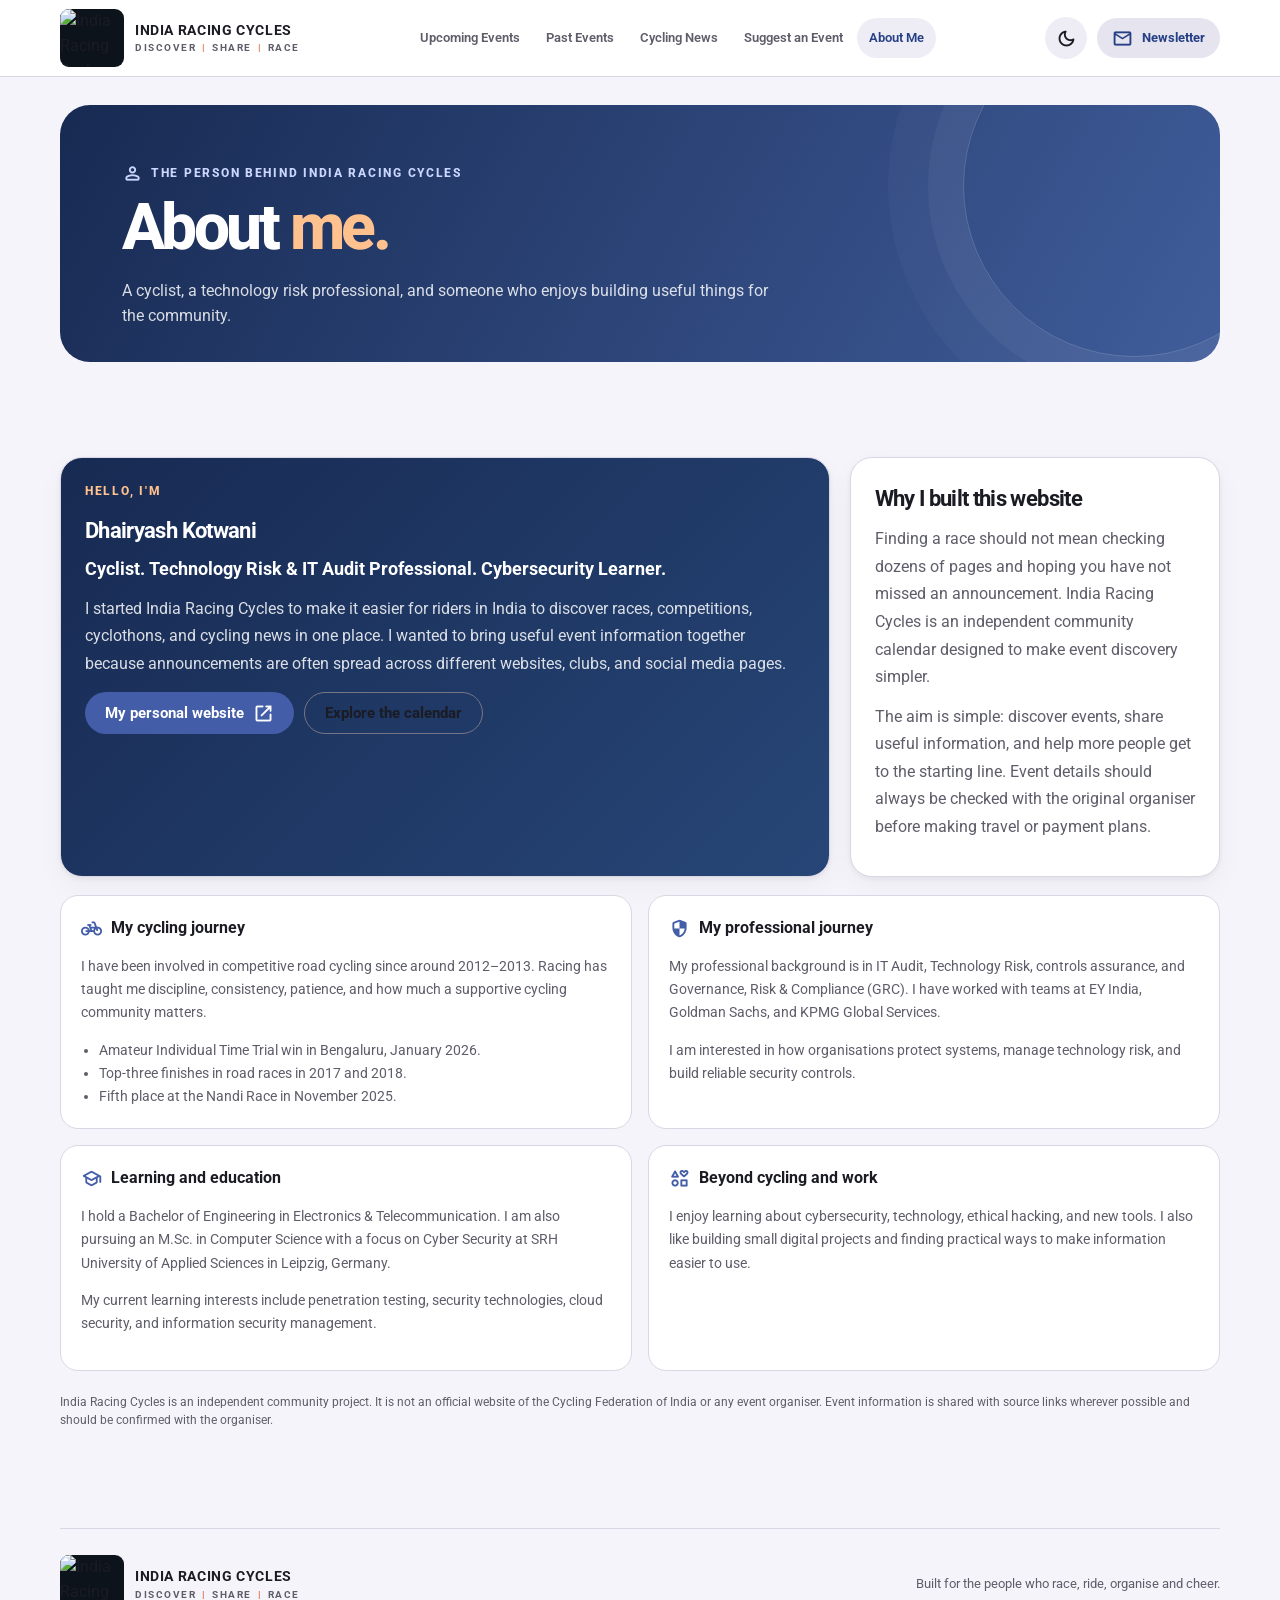
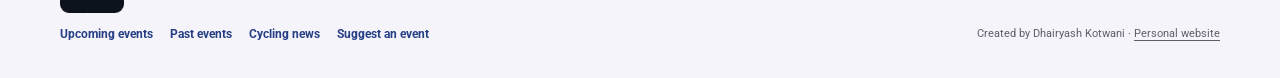
==== about.html @ 8b35389c "Add About Me page for India Racing Cycles" ====
<!doctype html>
<html lang="en"><head>
<meta charset="utf-8"><meta name="viewport" content="width=device-width, initial-scale=1"><meta name="theme-color" content="#f4f3fb">
<meta name="description" content="Meet Dhairyash Kotwani, the cyclist and technology risk professional behind India Racing Cycles.">
<title>About Me | India Racing Cycles</title><link rel="preconnect" href="https://fonts.googleapis.com"><link rel="preconnect" href="https://fonts.gstatic.com" crossorigin>
<link href="https://fonts.googleapis.com/css2?family=Roboto:wght@400;500;600;700;800&family=Material+Symbols+Rounded:opsz,wght,FILL,GRAD@20..48,400,0,0" rel="stylesheet">
<link rel="icon" type="image/webp" href="assets/images/irc-logo.webp"><link rel="stylesheet" href="assets/css/styles.css?v=irc-site-refresh-4">
<script>window.IRC_CONFIG = { apiBase: "https://india-racing-cycles-api.india-racing-cycles-315595.workers.dev" };</script><script defer src="assets/js/app.js?v=irc-site-refresh-4"></script></head>
<body data-page="about"><a class="skip-link" href="#main">Skip to content</a>
<header class="topbar"><div class="topbar-inner">
<a class="brand" href="index.html"><img class="brand-logo" src="assets/images/irc-logo.webp" alt="India Racing Cycles logo" width="58" height="58"><span class="brand-copy"><strong>INDIA RACING CYCLES</strong><small>DISCOVER <i>|</i> SHARE <i>|</i> RACE</small></span></a>
<nav class="main-nav" aria-label="Main navigation"><a class="nav-link" href="index.html">Upcoming Events</a><a class="nav-link" href="past.html">Past Events</a><a class="nav-link" href="news.html">Cycling News</a><a class="nav-link" href="suggest-event.html">Suggest an Event</a><a class="nav-link active" href="about.html" aria-current="page">About Me</a></nav>
<div class="top-actions"><button class="icon-button" id="theme-toggle" type="button" aria-label="Switch colour theme"><span class="material-symbols-rounded">dark_mode</span></button><a class="button button-tonal button-small" href="index.html#newsletter"><span class="material-symbols-rounded">mail</span> Newsletter</a></div>
</div></header><main id="main" class="about-page">
<section class="page-hero about-hero"><p class="eyebrow"><span class="material-symbols-rounded">person</span> THE PERSON BEHIND INDIA RACING CYCLES</p><h1>About <span class="headline-accent">me.</span></h1><p class="hero-lead">A cyclist, a technology risk professional, and someone who enjoys building useful things for the community.</p></section>
<section class="section"><div class="about-intro">
<article class="about-panel about-identity"><p class="eyebrow">HELLO, I'M</p><h2>Dhairyash Kotwani</h2><p class="about-tagline">Cyclist. Technology Risk & IT Audit Professional. Cybersecurity Learner.</p>
<p>I started India Racing Cycles to make it easier for riders in India to discover races, competitions, cyclothons, and cycling news in one place. I wanted to bring useful event information together because announcements are often spread across different websites, clubs, and social media pages.</p>
<div class="about-links"><a class="button button-filled" href="https://dhairyashkotwani.github.io" target="_blank" rel="noopener">My personal website <span class="material-symbols-rounded">open_in_new</span></a><a class="button button-outline" href="index.html">Explore the calendar</a></div></article>
<article class="about-panel"><h2>Why I built this website</h2><p>Finding a race should not mean checking dozens of pages and hoping you have not missed an announcement. India Racing Cycles is an independent community calendar designed to make event discovery simpler.</p><p>The aim is simple: discover events, share useful information, and help more people get to the starting line. Event details should always be checked with the original organiser before making travel or payment plans.</p></article>
</div><div class="about-grid">
<article class="about-detail-card"><h3><span class="material-symbols-rounded">pedal_bike</span> My cycling journey</h3><p>I have been involved in competitive road cycling since around 2012–2013. Racing has taught me discipline, consistency, patience, and how much a supportive cycling community matters.</p><ul><li>Amateur Individual Time Trial win in Bengaluru, January 2026.</li><li>Top-three finishes in road races in 2017 and 2018.</li><li>Fifth place at the Nandi Race in November 2025.</li></ul></article>
<article class="about-detail-card"><h3><span class="material-symbols-rounded">security</span> My professional journey</h3><p>My professional background is in IT Audit, Technology Risk, controls assurance, and Governance, Risk & Compliance (GRC). I have worked with teams at EY India, Goldman Sachs, and KPMG Global Services.</p><p>I am interested in how organisations protect systems, manage technology risk, and build reliable security controls.</p></article>
<article class="about-detail-card"><h3><span class="material-symbols-rounded">school</span> Learning and education</h3><p>I hold a Bachelor of Engineering in Electronics & Telecommunication. I am also pursuing an M.Sc. in Computer Science with a focus on Cyber Security at SRH University of Applied Sciences in Leipzig, Germany.</p><p>My current learning interests include penetration testing, security technologies, cloud security, and information security management.</p></article>
<article class="about-detail-card"><h3><span class="material-symbols-rounded">interests</span> Beyond cycling and work</h3><p>I enjoy learning about cybersecurity, technology, ethical hacking, and new tools. I also like building small digital projects and finding practical ways to make information easier to use.</p></article>
</div><p class="about-disclaimer">India Racing Cycles is an independent community project. It is not an official website of the Cycling Federation of India or any event organiser. Event information is shared with source links wherever possible and should be confirmed with the organiser.</p></section></main>
<footer class="footer"><a class="brand footer-brand" href="index.html"><img class="brand-logo" src="assets/images/irc-logo.webp" alt="India Racing Cycles logo" width="58" height="58"><span class="brand-copy"><strong>INDIA RACING CYCLES</strong><small>DISCOVER <i>|</i> SHARE <i>|</i> RACE</small></span></a><p>Built for the people who race, ride, organise and cheer.</p><div class="footer-links"><a href="index.html">Upcoming events</a><a href="past.html">Past events</a><a href="news.html">Cycling news</a><a href="suggest-event.html">Suggest an event</a></div><small>Created by Dhairyash Kotwani · <a href="https://dhairyashkotwani.github.io" target="_blank" rel="noopener">Personal website</a></small></footer>
</body></html>
---- assets/css/styles.css ----
:root{color-scheme:light;--page:#f5f4fa;--surface:#fff;--surface2:#eeedf5;--surface3:#e6e5ef;--ink:#1b1b24;--muted:#5e5d6a;--primary:#435da8;--primary-dark:#263f85;--on-primary:#fff;--outline:#d9d7e3;--outline-strong:#777585;--accent:#df6b32;--success:#266b4d;--shadow:0 2px 5px rgba(27,27,36,.06),0 10px 28px rgba(27,27,36,.04);--shadow-high:0 8px 24px rgba(27,27,36,.12);--radius:22px;--max:1160px}
:root[data-theme=dark]{color-scheme:dark;--page:#12131a;--surface:#1c1d26;--surface2:#272936;--surface3:#323443;--ink:#e8e7f0;--muted:#bdbbc9;--primary:#b7c5ff;--primary-dark:#d2dbff;--on-primary:#182b62;--outline:#3b3c49;--outline-strong:#9694a4;--accent:#ffb68e;--success:#9ed9b9;--shadow:0 2px 8px rgba(0,0,0,.18),0 12px 30px rgba(0,0,0,.12);--shadow-high:0 10px 30px rgba(0,0,0,.35)}
*{box-sizing:border-box}html{scroll-behavior:smooth;scroll-padding-top:100px}body{margin:0;background:var(--page);color:var(--ink);font-family:Roboto,"Segoe UI",Arial,sans-serif;line-height:1.55;transition:background .2s,color .2s}a{color:inherit;text-underline-offset:3px}a:focus-visible,button:focus-visible,input:focus-visible,select:focus-visible{outline:3px solid var(--accent);outline-offset:3px}.material-symbols-rounded{font-size:21px;line-height:1;vertical-align:middle;font-variation-settings:"FILL" 0,"wght" 450,"GRAD" 0,"opsz" 24}.sr-only{position:absolute;width:1px;height:1px;padding:0;margin:-1px;overflow:hidden;clip:rect(0,0,0,0);white-space:nowrap;border:0}.skip-link{position:absolute;left:12px;top:-60px;background:var(--surface);padding:10px 14px;border-radius:10px;z-index:30}.skip-link:focus{top:12px}.topbar{position:sticky;top:0;z-index:20;background:color-mix(in srgb,var(--surface) 94%,transparent);backdrop-filter:blur(18px);border-bottom:1px solid var(--outline)}.topbar-inner{max-width:var(--max);width:calc(100% - 40px);min-height:76px;margin:auto;display:flex;align-items:center;justify-content:space-between;gap:24px}.brand{display:inline-flex;align-items:center;gap:11px;text-decoration:none;min-width:max-content}.brand-mark{width:42px;height:42px;display:grid;place-items:center;border-radius:14px;background:var(--primary);color:var(--on-primary)}.brand-mark .material-symbols-rounded{font-size:25px}.brand-copy{display:grid;line-height:1.2;gap:4px}.brand-copy strong{font-size:.86rem;letter-spacing:.045em}.brand-copy small{font-size:.61rem;color:var(--muted);letter-spacing:.16em;font-weight:700}.brand-copy i{font-style:normal;color:var(--accent);padding:0 2px}.main-nav{display:flex;align-items:center;justify-content:center;gap:5px}.nav-link{font-size:.88rem;font-weight:600;text-decoration:none;color:var(--muted);padding:10px 15px;border-radius:999px;white-space:nowrap}.nav-link:hover{background:var(--surface2);color:var(--ink)}.nav-link.active{background:var(--surface2);color:var(--primary-dark)}.top-actions{display:flex;align-items:center;gap:10px}.icon-button{height:42px;width:42px;display:grid;place-items:center;border-radius:50%;border:0;background:var(--surface2);color:var(--ink);cursor:pointer}.button{border:0;border-radius:999px;min-height:46px;padding:0 20px;display:inline-flex;align-items:center;justify-content:center;gap:9px;text-decoration:none;font:inherit;font-size:.91rem;font-weight:700;cursor:pointer;transition:transform .16s,box-shadow .16s,background .16s}.button:hover{transform:translateY(-1px);box-shadow:var(--shadow)}.button-filled{background:var(--primary);color:var(--on-primary)}.button-tonal{background:var(--surface3);color:var(--primary-dark)}.button-outline{border:1px solid var(--outline-strong);background:transparent;color:var(--ink)}.button-small{min-height:40px;padding:0 15px;font-size:.82rem}.hero{max-width:var(--max);width:calc(100% - 40px);margin:28px auto 0;min-height:410px;position:relative;overflow:hidden;border-radius:32px;background:linear-gradient(118deg,#172a52 0%,#243f78 52%,#405d9b 100%);color:#fff;padding:62px clamp(28px,6vw,76px);display:flex;align-items:center}.hero-glow{position:absolute;width:520px;height:520px;border-radius:50%;right:8%;top:-28%;background:radial-gradient(circle,rgba(255,255,255,.18),transparent 70%)}.hero-content{position:relative;z-index:2;max-width:640px}.eyebrow{margin:0 0 12px;display:flex;align-items:center;gap:8px;color:var(--primary);font-size:.72rem;font-weight:800;letter-spacing:.15em;text-transform:uppercase}.hero .eyebrow,.page-hero .eyebrow{color:#cbd6ff}.hero h1,.page-hero h1{font-size:clamp(2.8rem,6vw,5.3rem);line-height:.99;letter-spacing:-.055em;margin:0 0 20px;font-weight:800}.headline-accent{color:#ffc18e}.hero-lead{font-size:clamp(1rem,1.8vw,1.18rem);line-height:1.65;color:rgba(255,255,255,.83);max-width:580px}.hero-actions{display:flex;flex-wrap:wrap;gap:12px;margin-top:26px}.hero .button-outline{border-color:rgba(255,255,255,.56);color:white}.hero .button-tonal{background:#e6eaff;color:#243f78}.hero-footnote{display:flex;align-items:center;gap:8px;color:rgba(255,255,255,.72);font-size:.78rem;margin:23px 0 0}.hero-footnote .material-symbols-rounded{font-size:17px}.hero-art{position:absolute;right:4%;top:50%;transform:translateY(-50%);width:min(34vw,390px);aspect-ratio:1;border-radius:50%;border:1px solid rgba(255,255,255,.18);display:grid;place-items:center}.orbit{position:absolute;border:1px solid rgba(255,255,255,.24);border-radius:50%}.orbit-one{inset:11%}.orbit-two{inset:24%;border-style:dashed}.hero-bike{font-size:clamp(90px,14vw,170px);color:#ffc18e;filter:drop-shadow(0 18px 26px rgba(0,0,0,.2))}.hero-art-label{position:absolute;bottom:13%;right:4%;display:grid;text-align:right;letter-spacing:.15em}.hero-art-label b{font-size:1.05rem}.hero-art-label span{font-size:.62rem;opacity:.72}.stats-strip{max-width:var(--max);width:calc(100% - 40px);margin:18px auto 0;background:var(--surface);border:1px solid var(--outline);border-radius:20px;display:grid;grid-template-columns:repeat(3,1fr);box-shadow:var(--shadow)}.stat{padding:17px 24px;display:grid;gap:2px;text-align:center}.stat+.stat{border-left:1px solid var(--outline)}.stat strong{font-size:1.3rem;letter-spacing:-.03em}.stat span{font-size:.76rem;color:var(--muted)}.section{max-width:var(--max);width:calc(100% - 40px);margin:0 auto;padding:70px 0 16px}.section-heading{display:flex;justify-content:space-between;align-items:end;gap:22px;margin-bottom:23px}.section-heading .eyebrow{margin-bottom:7px}.section-heading h2,.newsletter-copy h2{font-size:clamp(1.9rem,3vw,2.6rem);letter-spacing:-.04em;line-height:1.12;margin:0 0 9px}.section-description{margin:0;color:var(--muted);max-width:660px;font-size:.94rem}.live-pill,.archive-pill{display:inline-flex;align-items:center;gap:8px;border:1px solid var(--outline);background:var(--surface);border-radius:999px;padding:8px 13px;color:var(--muted);font-size:.75rem;font-weight:700;white-space:nowrap}.live-pill>span{width:8px;height:8px;background:#2d9b67;border-radius:50%;box-shadow:0 0 0 4px rgba(45,155,103,.12)}.archive-pill .material-symbols-rounded{font-size:17px}.filter-panel{display:flex;gap:11px;margin:20px 0 24px;flex-wrap:wrap}.search-box,.select-wrap{min-height:50px;background:var(--surface);border:1px solid var(--outline);border-radius:15px;display:flex;align-items:center;gap:10px;padding:0 14px;color:var(--muted)}.search-box{flex:1;min-width:220px}.search-box input{border:0;outline:0;background:transparent;color:var(--ink);font:inherit;width:100%;min-width:0}.search-box input::placeholder{color:var(--muted)}.search-box kbd{font-size:.7rem;border:1px solid var(--outline);border-radius:5px;padding:2px 6px;color:var(--muted)}.select-wrap{min-width:175px;position:relative}.select-wrap select{appearance:none;background:transparent;border:0;outline:0;color:var(--ink);font:inherit;flex:1;min-width:0;cursor:pointer}.select-wrap .material-symbols-rounded{pointer-events:none}.event-grid{display:grid;grid-template-columns:repeat(2,minmax(0,1fr));gap:18px}.event-card,.news-card{background:var(--surface);border:1px solid var(--outline);border-radius:var(--radius);overflow:hidden;box-shadow:var(--shadow);transition:transform .18s,box-shadow .18s}.event-card:hover,.news-card:hover{transform:translateY(-3px);box-shadow:var(--shadow-high)}.event-poster{height:178px;position:relative;overflow:hidden;background:linear-gradient(120deg,#1d315c,#4b689e);display:flex;align-items:center;justify-content:center;color:#fff}.event-poster:before,.event-poster:after{content:"";position:absolute;border:1px solid rgba(255,255,255,.22);border-radius:50%;width:250px;height:250px;right:-35px;top:-110px}.event-poster:after{width:170px;height:170px;right:25px;top:-70px;border-style:dashed}.event-poster .material-symbols-rounded{font-size:82px;color:#ffc18e;position:relative;z-index:1}.poster-caption{position:absolute;left:20px;bottom:15px;z-index:2;font-size:.68rem;letter-spacing:.16em;font-weight:800;text-transform:uppercase;color:rgba(255,255,255,.85)}.event-poster img{width:100%;height:100%;object-fit:cover}.event-body{padding:21px}.event-meta{display:flex;flex-wrap:wrap;align-items:center;gap:7px;margin-bottom:11px}.chip{display:inline-flex;align-items:center;gap:5px;border-radius:999px;padding:5px 10px;font-size:.68rem;font-weight:800;letter-spacing:.02em;background:var(--surface2);color:var(--primary-dark)}.chip.confirmed{background:color-mix(in srgb,var(--success) 14%,var(--surface));color:var(--success)}.event-date{font-size:.8rem;font-weight:700;color:var(--accent)}.event-card h3,.news-card h3{font-size:1.24rem;letter-spacing:-.025em;line-height:1.25;margin:0 0 9px}.event-description,.news-description{font-size:.87rem;line-height:1.6;color:var(--muted);margin:0 0 14px}.event-details{display:grid;gap:8px;padding:13px 0;border-top:1px solid var(--outline);border-bottom:1px solid var(--outline)}.detail-row{display:flex;align-items:flex-start;gap:9px;font-size:.81rem;color:var(--muted)}.detail-row .material-symbols-rounded{font-size:18px;color:var(--primary);flex:none}.event-actions{display:flex;gap:9px;flex-wrap:wrap;margin-top:15px}.event-actions .button{min-height:40px;padding:0 14px;font-size:.78rem}.source-links{display:flex;gap:12px;flex-wrap:wrap;margin-top:13px}.source-links a{font-size:.75rem;font-weight:700;color:var(--primary-dark)}.loading-card,.empty-state{grid-column:1/-1;padding:45px 24px;border:1px dashed var(--outline-strong);border-radius:var(--radius);text-align:center;color:var(--muted);background:var(--surface)}.empty-state .material-symbols-rounded{font-size:42px;color:var(--primary);margin-bottom:10px}.empty-state h3{color:var(--ink);margin:4px 0 8px}.empty-state p{max-width:520px;margin:0 auto;font-size:.88rem}.notice-band{max-width:var(--max);width:calc(100% - 40px);margin:52px auto 4px;padding:22px 25px;border-radius:22px;background:var(--surface2);display:flex;align-items:center;gap:17px}.notice-icon{height:48px;width:48px;border-radius:16px;background:var(--surface3);display:grid;place-items:center;color:var(--primary);flex:none}.notice-band h3{margin:0 0 4px;font-size:1rem}.notice-band p{margin:0;color:var(--muted);font-size:.82rem;max-width:670px}.notice-band .button{margin-left:auto;flex:none}.sources-section{padding-top:64px}.source-grid{display:grid;grid-template-columns:repeat(2,minmax(0,1fr));gap:12px}.source-card{display:flex;align-items:center;gap:13px;padding:16px;border-radius:17px;background:var(--surface);border:1px solid var(--outline);text-decoration:none;min-width:0}.source-card:hover{border-color:var(--primary)}.source-card>span:nth-child(2){display:grid;gap:3px;min-width:0;flex:1}.source-card b{font-size:.86rem}.source-card small{font-size:.73rem;color:var(--muted)}.source-card>.material-symbols-rounded{font-size:18px;color:var(--muted)}.source-icon{width:42px;height:42px;border-radius:13px;background:var(--surface2);display:grid;place-items:center;color:var(--primary-dark);font-size:.7rem;font-weight:900;flex:none}.newsletter-section{max-width:var(--max);width:calc(100% - 40px);margin:68px auto 0;padding:38px clamp(22px,5vw,52px);border-radius:28px;background:linear-gradient(120deg,#1c315e,#3c568d);color:white;display:grid;grid-template-columns:1fr 1fr;gap:38px;align-items:center}.newsletter-copy .eyebrow{color:#ffc18e}.newsletter-copy h2{margin-bottom:12px}.newsletter-copy p:last-child{color:rgba(255,255,255,.75);max-width:400px;margin:0}.newsletter-form{display:grid;gap:9px}.newsletter-form>label:first-child{font-size:.78rem;font-weight:700;color:rgba(255,255,255,.9)}.email-field{background:white;border-radius:999px;padding:5px;display:flex;gap:5px}.email-field input{border:0;outline:0;min-width:0;flex:1;padding:0 14px;background:transparent;color:#1b1b24;font:inherit}.email-field .button{min-height:42px;white-space:nowrap}.consent{display:flex;align-items:flex-start;gap:8px;font-size:.69rem;line-height:1.4;color:rgba(255,255,255,.76)}.consent input{margin:2px 0 0;accent-color:#ffc18e}.form-message{font-size:.72rem;color:rgba(255,255,255,.8);margin:2px 0 0}.form-message.error{color:#ffd2c5}.form-message.success{color:#bdf0d1}.page-hero{max-width:var(--max);width:calc(100% - 40px);margin:28px auto 0;padding:58px clamp(26px,5vw,62px);border-radius:30px;background:linear-gradient(120deg,#172a52,#405d9b);color:white;position:relative;overflow:hidden}.page-hero:after{content:"";position:absolute;width:340px;height:340px;border-radius:50%;border:1px solid rgba(255,255,255,.18);right:-85px;top:-90px;box-shadow:0 0 0 35px rgba(255,255,255,.04),0 0 0 75px rgba(255,255,255,.025)}.page-hero h1{font-size:clamp(2.6rem,5vw,4.2rem);position:relative;z-index:1}.page-hero .hero-lead{max-width:650px;margin:0}.news-grid{display:grid;grid-template-columns:repeat(2,minmax(0,1fr));gap:18px}.news-card{padding:23px}.news-card-top{display:flex;align-items:center;justify-content:space-between;gap:10px;margin-bottom:17px}.news-category{display:inline-flex;align-items:center;gap:6px;color:var(--primary-dark);background:var(--surface2);border-radius:999px;padding:6px 10px;font-size:.68rem;font-weight:800;text-transform:uppercase;letter-spacing:.06em}.news-card time{font-size:.73rem;color:var(--muted)}.news-card h3{font-size:1.22rem}.news-source{font-size:.74rem;color:var(--muted);margin:0 0 10px}.news-link{display:inline-flex;align-items:center;gap:7px;font-size:.8rem;font-weight:800;color:var(--primary-dark);text-decoration:none}.footer{max-width:var(--max);width:calc(100% - 40px);margin:70px auto 0;padding:26px 0 34px;border-top:1px solid var(--outline);display:grid;grid-template-columns:1fr 1fr;gap:12px;align-items:center}.footer-brand{justify-self:start}.footer p{margin:0;color:var(--muted);font-size:.8rem;text-align:right}.footer-links{display:flex;gap:17px;flex-wrap:wrap}.footer-links a{font-size:.75rem;color:var(--primary-dark);font-weight:700;text-decoration:none}.footer>small{justify-self:end;text-align:right;color:var(--muted);font-size:.68rem}.inline-note{color:var(--muted);font-size:.78rem;margin:14px 0}.inline-note[hidden]{display:none}
@media(max-width:900px){.topbar-inner{flex-wrap:wrap;justify-content:space-between;padding:12px 0;gap:10px}.main-nav{order:3;width:100%;justify-content:flex-start;overflow:auto}.nav-link{padding:8px 12px}.hero-art{right:-4%;opacity:.56}.hero-content{max-width:590px}.newsletter-section{gap:24px}}
@media(max-width:650px){.topbar-inner{width:calc(100% - 28px)}.brand-copy strong{font-size:.76rem}.brand-copy small{font-size:.55rem}.brand-mark{width:38px;height:38px}.top-actions .button{display:none}.hero,.page-hero{width:calc(100% - 24px);border-radius:24px}.hero{min-height:420px;padding:45px 24px}.hero-art{width:210px;right:-60px;top:70%;opacity:.28}.hero h1{font-size:clamp(2.75rem,13vw,4rem)}.stats-strip{width:calc(100% - 24px)}.stat{padding:13px 6px}.stat strong{font-size:1.05rem}.stat span{font-size:.65rem}.section,.notice-band,.newsletter-section,.footer{width:calc(100% - 28px)}.section{padding-top:54px}.section-heading{align-items:flex-start;flex-direction:column}.filter-panel{display:grid;grid-template-columns:1fr 1fr}.search-box{grid-column:1/-1}.select-wrap{min-width:0}.event-grid,.news-grid,.source-grid{grid-template-columns:1fr}.notice-band{align-items:flex-start;flex-wrap:wrap;padding:19px}.notice-band .button{margin:3px 0 0 64px}.newsletter-section{grid-template-columns:1fr;padding:28px 22px;margin-top:54px}.newsletter-copy h2{font-size:2rem}.email-field{border-radius:18px;flex-wrap:wrap;padding:7px}.email-field input{height:42px;flex-basis:100%}.email-field .button{width:100%}.page-hero{padding:44px 23px}.page-hero h1{font-size:2.8rem}.footer{grid-template-columns:1fr}.footer p,.footer>small{justify-self:start;text-align:left}.footer-links{gap:14px}}
@media(prefers-reduced-motion:reduce){*,*::before,*::after{scroll-behavior:auto!important;transition:none!important;animation:none!important}}
.source-previews{display:grid;grid-template-columns:repeat(auto-fit,minmax(180px,1fr));gap:10px;margin-top:15px}
.source-preview-card{display:flex;align-items:center;gap:10px;min-width:0;padding:9px;border:1px solid var(--outline);border-radius:15px;background:var(--surface2);text-decoration:none;transition:border-color .16s,transform .16s}
.source-preview-card:hover{border-color:var(--primary);transform:translateY(-1px)}
.source-preview-thumb{width:66px;height:58px;flex:none;display:grid;place-items:center;overflow:hidden;border-radius:10px;background:var(--surface3);color:var(--primary)}
.source-preview-thumb img{width:100%;height:100%;object-fit:cover}
.source-preview-thumb .material-symbols-rounded{font-size:26px}
.source-preview-body{display:grid;gap:2px;min-width:0}
.source-preview-body small{font-size:.62rem;letter-spacing:.08em;text-transform:uppercase;color:var(--muted);font-weight:800}
.source-preview-body b{font-size:.75rem;line-height:1.25;overflow-wrap:anywhere}
.source-preview-body>span{font-size:.68rem;color:var(--primary-dark);font-weight:700}

/* Community-submitted event suggestions */
.main-nav{gap:2px}
.nav-link{padding-left:12px;padding-right:12px;font-size:.82rem}
.event-grid{display:flex;flex-direction:column;gap:14px}
.event-card{display:grid;grid-template-columns:minmax(190px,250px) minmax(0,1fr);width:100%}
.event-poster{height:auto;min-height:220px;align-self:stretch}
.event-body{padding:20px 23px}
.source-list{display:flex;flex-direction:column;gap:9px}
.source-row{display:flex;align-items:center;gap:14px;padding:13px 16px;border:1px solid var(--outline);border-radius:16px;background:var(--surface);text-decoration:none;transition:border-color .16s,transform .16s,box-shadow .16s}
.source-row:hover{border-color:var(--primary);transform:translateY(-1px);box-shadow:var(--shadow)}
.source-row>span:nth-child(2){display:grid;gap:3px;min-width:0;flex:1}
.source-row b{font-size:.86rem}
.source-row small{font-size:.74rem;color:var(--muted)}
.source-row>.material-symbols-rounded{font-size:18px;color:var(--muted)}
.suggest-layout{max-width:var(--max);width:calc(100% - 40px);margin:0 auto;padding:64px 0 16px;display:grid;grid-template-columns:minmax(0,.8fr) minmax(0,1.2fr);gap:36px;align-items:start}
.suggest-intro{position:sticky;top:112px;padding:14px 0}
.suggest-intro h2,.form-heading h2{font-size:clamp(1.8rem,3vw,2.4rem);letter-spacing:-.04em;line-height:1.1;margin:0 0 12px}
.suggest-intro>p:not(.eyebrow){color:var(--muted);font-size:.96rem;max-width:440px}
.suggest-points{display:grid;gap:18px;margin-top:28px}
.suggest-points>div{display:flex;align-items:flex-start;gap:13px}
.suggest-points .material-symbols-rounded{display:grid;place-items:center;width:42px;height:42px;border-radius:14px;background:var(--surface2);color:var(--primary);flex:none}
.suggest-points span:nth-child(2){display:grid;gap:3px}
.suggest-points b{font-size:.86rem}
.suggest-points small{font-size:.78rem;color:var(--muted);max-width:330px}
.suggest-form{background:var(--surface);border:1px solid var(--outline);border-radius:24px;padding:clamp(20px,3.5vw,34px);box-shadow:var(--shadow);display:grid;gap:9px;min-width:0}
.form-heading{display:flex;justify-content:space-between;align-items:flex-start;gap:14px;margin-bottom:2px}
.form-heading .eyebrow{margin-bottom:8px}
.optional-tag{padding:6px 10px;border-radius:999px;background:var(--surface2);color:var(--muted);font-size:.67rem;font-weight:700;white-space:nowrap}
.form-help{color:var(--muted);font-size:.83rem;margin:0 0 10px}
.field-label{display:flex;align-items:baseline;gap:8px;margin-top:8px;font-size:.78rem;font-weight:700;color:var(--ink)}
.field-label span{font-size:.67rem;font-weight:500;color:var(--muted)}
.text-field{width:100%;min-width:0;min-height:48px;border:1px solid var(--outline);border-radius:13px;background:var(--page);padding:11px 13px;color:var(--ink);font:inherit;font-size:.86rem;outline:0}
.text-field:focus{border-color:var(--primary);box-shadow:0 0 0 2px color-mix(in srgb,var(--primary) 18%,transparent)}
.text-field::placeholder{color:var(--muted);opacity:.8}
.text-area{resize:vertical;min-height:125px;line-height:1.55}
.field-pair{display:grid;grid-template-columns:1fr 1fr;gap:13px;min-width:0}
.field-pair>div{display:grid;gap:7px;min-width:0}
.field-hint{font-size:.7rem;color:var(--muted);line-height:1.45;margin-top:-3px}
.form-divider{height:1px;background:var(--outline);margin:15px 0 8px}
.submit-suggestion{width:100%;margin-top:9px}
.form-message-dark{color:var(--muted);margin:3px 0 0;line-height:1.45}
.form-message-dark.success{color:var(--success)}
.form-message-dark.error{color:#b3261e}
.form-trap{position:absolute!important;left:-10000px!important;width:1px!important;height:1px!important;overflow:hidden!important}
@media(max-width:900px){.main-nav{gap:0}.nav-link{padding:8px 9px;font-size:.78rem}.suggest-layout{grid-template-columns:minmax(0,.7fr) minmax(0,1.3fr);gap:22px}}
@media(max-width:650px){.topbar-inner{gap:9px}.main-nav{display:flex;order:3;width:100%;overflow-x:auto;justify-content:flex-start;scrollbar-width:none}.main-nav::-webkit-scrollbar{display:none}.nav-link{font-size:.76rem;padding:8px 11px}.event-card{grid-template-columns:108px minmax(0,1fr);border-radius:17px}.event-poster{min-height:100%;height:auto}.event-poster .material-symbols-rounded{font-size:42px}.event-poster:before,.event-poster:after{width:130px;height:130px;right:-60px;top:-28px}.event-poster:after{width:95px;height:95px;right:-37px;top:-12px}.poster-caption{font-size:.51rem;letter-spacing:.06em;left:7px;right:6px;bottom:9px}.event-body{padding:13px}.event-card h3{font-size:1rem}.event-description{font-size:.76rem}.event-details{gap:6px;padding:9px 0}.detail-row{font-size:.72rem}.event-meta{gap:5px;margin-bottom:7px}.chip{font-size:.6rem;padding:4px 7px}.event-actions{gap:6px;margin-top:10px}.event-actions .button{font-size:.68rem;min-height:35px;padding:0 10px}.source-previews{grid-template-columns:1fr}.suggest-layout{width:calc(100% - 28px);grid-template-columns:1fr;padding-top:42px;gap:20px}.suggest-intro{position:static;padding:0}.suggest-points{margin-top:19px;gap:12px}.suggest-form{padding:20px 16px}.field-pair{grid-template-columns:1fr;gap:7px}.form-heading{flex-direction:column;gap:6px}.optional-tag{align-self:flex-start}.source-row{padding:11px 12px;gap:11px}.source-row .source-icon{width:38px;height:38px}.source-row b{font-size:.8rem}.source-row small{font-size:.69rem}}
@media(max-width:390px){.event-card{grid-template-columns:88px minmax(0,1fr)}.event-body{padding:11px}.event-card h3{font-size:.93rem}.event-actions{flex-direction:column;align-items:stretch}.event-actions .button{width:100%}}


/* India Racing Cycles brand images */
.brand-logo{display:block;width:64px;height:58px;object-fit:contain;flex:none;border-radius:9px;background:#0c131a}
.cover-banner{width:100%;max-width:1440px;margin:0 auto;overflow:hidden;background:#0c131a;border-bottom:3px solid #f28c00}
.cover-banner img{display:block;width:100%;height:auto;aspect-ratio:1116/278;object-fit:cover}
@media(max-width:650px){.brand-logo{width:50px;height:46px}.brand{gap:8px}.brand-copy strong{font-size:.72rem}.brand-copy small{font-size:.5rem}}


/* CFI 2026–27 calendar classifications */
.chip.cfi-international{background:#fde1dc;color:#8d312b}
.chip.cfi-national{background:#d8f4df;color:#145c32}
.chip.cfi-camp{background:#fff3ba;color:#745400}
.chip.cfi-private{background:#d6f4f9;color:#075668}


/* Simple event-tip prompt and screenshot upload */
.prompt-layout{grid-template-columns:minmax(0,.72fr) minmax(0,1.28fr);align-items:start}
.prompt-layout .suggest-intro{position:static}
.prompt-form{gap:10px}
.prompt-textarea{min-height:190px;font-size:.96rem;line-height:1.65;padding:16px}
.image-upload-card{display:grid;grid-template-columns:52px minmax(0,1fr);gap:13px;align-items:center;padding:16px;border:1px dashed var(--outline-strong);border-radius:18px;background:var(--surface2)}
.upload-icon{width:48px;height:48px;border-radius:15px;background:var(--surface3);display:grid;place-items:center;color:var(--primary)}
.upload-icon .material-symbols-rounded{font-size:25px}
.upload-copy{display:grid;gap:5px;min-width:0}
.upload-copy b{font-size:.88rem}
.upload-copy small{font-size:.72rem;color:var(--muted);line-height:1.45}
.upload-button{justify-self:start;margin-top:5px;min-height:38px;font-size:.76rem;cursor:pointer}
.visually-hidden-file{position:absolute!important;width:1px!important;height:1px!important;padding:0!important;margin:-1px!important;overflow:hidden!important;clip:rect(0,0,0,0)!important;white-space:nowrap!important;border:0!important}
.visually-hidden-file:focus-visible + .upload-button{outline:2px solid var(--primary);outline-offset:3px}
.suggest-image-preview{grid-column:1/-1;display:grid;grid-template-columns:84px minmax(0,1fr) 38px;gap:11px;align-items:center;padding-top:12px;border-top:1px solid var(--outline)}
.suggest-image-preview[hidden]{display:none}
.suggest-image-preview img{width:84px;height:72px;object-fit:cover;border-radius:10px;background:var(--surface3)}
.suggest-image-preview>div{display:grid;gap:4px;min-width:0}
.suggest-image-preview b{font-size:.76rem;overflow-wrap:anywhere}
.suggest-image-preview small{font-size:.68rem;color:var(--muted)}
.remove-image-button{width:36px;height:36px}
@media(max-width:900px){.prompt-layout{grid-template-columns:1fr}}
@media(max-width:650px){.image-upload-card{padding:12px;grid-template-columns:42px minmax(0,1fr)}.upload-icon{width:40px;height:40px}.suggest-image-preview{grid-template-columns:64px minmax(0,1fr) 34px}.suggest-image-preview img{width:64px;height:64px}}
.suggestion-attachment{display:flex;align-items:center;gap:14px;padding:12px;margin:12px 0;border:1px solid var(--outline);border-radius:14px;background:var(--surface2)}
.suggestion-image-link{display:block;width:150px;max-width:38%;flex:none}
.suggestion-image-link img{display:block;width:100%;max-height:190px;object-fit:contain;border-radius:9px;background:var(--surface)}
.suggestion-attachment>div{display:grid;gap:5px;min-width:0}
.suggestion-attachment b{font-size:.82rem;overflow-wrap:anywhere}
.suggestion-attachment small,.suggestion-attachment a{font-size:.72rem;color:var(--muted);overflow-wrap:anywhere}
.suggestion-attachment a:last-child{color:var(--primary-dark);font-weight:700}
@media(max-width:520px){.suggestion-attachment{align-items:flex-start;gap:10px}.suggestion-image-link{width:112px;max-width:42%}}


/* Compact spreadsheet-style upcoming events */
.event-grid.event-table-shell{display:block;overflow-x:auto}
.event-table{width:100%;border-collapse:separate;border-spacing:0;background:var(--surface);border:1px solid var(--outline);border-radius:15px;overflow:hidden;font-size:.78rem;box-shadow:var(--shadow)}
.event-table th{background:var(--primary-dark);color:#fff;text-align:left;font-size:.72rem;font-weight:800;padding:12px 11px;white-space:nowrap}
.event-table td{padding:10px 11px;border-top:1px solid var(--outline);vertical-align:middle;line-height:1.35;color:var(--ink)}
.event-table tbody tr:nth-child(even){background:var(--surface2)}
.event-table tbody tr:hover{background:color-mix(in srgb,var(--primary) 7%,var(--surface))}
.event-table-date{white-space:nowrap;font-weight:800;color:var(--accent)!important}
.event-table-name{min-width:175px}
.event-table-name strong{display:block;font-size:.8rem;line-height:1.3}
.event-table-name small{display:block;margin-top:3px;color:var(--muted);font-size:.66rem}
.event-table-mobile-meta,.event-table-mobile-type{display:none!important}
.event-type{display:inline-flex;align-items:center;border-radius:6px;padding:4px 7px;font-size:.64rem;font-weight:800;white-space:nowrap;background:var(--surface3);color:var(--ink)}
.event-type-international{background:#fde1dc;color:#8d312b}
.event-type-national{background:#d8f4df;color:#145c32}
.event-type-camp{background:#fff3ba;color:#745400}
.event-type-private{background:#d6f4f9;color:#075668}
.event-table-status{display:block;margin-top:4px;font-size:.64rem;color:var(--muted)}
.table-mini-badge{display:inline-block;margin-left:4px;padding:3px 5px;border-radius:5px;background:var(--surface3);font-size:.58rem;font-weight:900}
.event-table-links{white-space:nowrap}
.table-action{display:inline-block;margin:2px 5px 2px 0;color:var(--primary-dark);font-size:.69rem;font-weight:800;text-decoration:none}
.table-action:hover{text-decoration:underline}
@media(max-width:760px){
  .event-table{font-size:.7rem;table-layout:fixed}
  .event-table th,.event-table td{padding:8px 7px}
  .event-table th:nth-child(3),.event-table td:nth-child(3),
  .event-table th:nth-child(5),.event-table td:nth-child(5){display:none}
  .event-table th:nth-child(1){width:73px}
  .event-table th:nth-child(2){width:42%}
  .event-table th:nth-child(4){width:27%}
  .event-table th:nth-child(6){width:66px}
  .event-table-name{min-width:0}
  .event-table-name strong{font-size:.71rem;overflow-wrap:anywhere}
  .event-table-name small{font-size:.61rem}
  .event-table-mobile-meta,.event-table-mobile-type{display:block!important}
  .event-table-mobile-type{width:max-content;margin-top:4px;padding:3px 6px;border-radius:5px;font-size:.58rem;font-weight:800;background:var(--surface3);color:var(--ink)}
  .event-table-mobile-type.event-type-international{background:#fde1dc;color:#8d312b}
  .event-table-mobile-type.event-type-national{background:#d8f4df;color:#145c32}
  .event-table-mobile-type.event-type-camp{background:#fff3ba;color:#745400}
  .event-table-mobile-type.event-type-private{background:#d6f4f9;color:#075668}
  .event-table-links .table-action{display:block;font-size:.62rem;margin:3px 0}
  .event-table-date{white-space:normal!important;font-size:.66rem}
}
@media(max-width:380px){
  .event-table th:nth-child(1){width:62px}
  .event-table th:nth-child(2){width:44%}
  .event-table th:nth-child(4){width:25%}
  .event-table th:nth-child(6){width:55px}
  .event-table th,.event-table td{padding:7px 5px}
  .event-table-name strong{font-size:.67rem}
}
.suggest-paste-zone{min-height:112px;border:1.5px dashed var(--outline-strong);border-radius:16px;background:var(--surface2);padding:15px;color:var(--muted);font-size:.82rem;line-height:1.5;outline:none;white-space:pre-wrap;overflow-wrap:anywhere;cursor:text}
.suggest-paste-zone:empty:before{content:attr(data-placeholder);display:block;opacity:.85}
.suggest-paste-zone:focus{border-color:var(--primary);box-shadow:0 0 0 2px color-mix(in srgb,var(--primary) 17%,transparent);background:var(--surface)}
.suggest-paste-zone.has-text{color:var(--ink);border-style:solid}
@media(max-width:650px){
  .hero{min-height:350px;padding:34px 22px}
  .hero h1{font-size:clamp(1.9rem,8vw,2.75rem);line-height:1.02;letter-spacing:-.045em;margin-bottom:13px}
  .hero-lead{font-size:.88rem;line-height:1.45;max-width:430px;margin:0}
  .hero .eyebrow{font-size:.62rem;letter-spacing:.11em;margin-bottom:10px}
  .hero-actions{gap:8px;margin-top:17px}
  .hero-actions .button{min-height:40px;padding:0 12px;font-size:.75rem}
  .hero-footnote{font-size:.68rem;margin-top:15px}
  .hero-art{width:170px;right:-68px;top:75%;opacity:.18}
}
@media(min-width:651px){
  .hero h1{font-size:clamp(2.5rem,5vw,4.2rem)}
  .hero-lead{font-size:1rem;line-height:1.52;max-width:530px}
}


/* Device-specific help for event image submission */
.desktop-paste-help{display:flex;align-items:center;flex-wrap:wrap;gap:5px;margin:4px 0 -3px;color:var(--muted);font-size:.76rem;line-height:1.5}
.desktop-paste-help b{color:var(--ink)}
.desktop-paste-help kbd{display:inline-block;border:1px solid var(--outline-strong);border-bottom-width:2px;border-radius:5px;padding:1px 5px;background:var(--surface2);font:600 .68rem/1.5 inherit;color:var(--ink)}
.mobile-upload-help{display:none}
@media(max-width:760px){
  .desktop-paste-help,.paste-hint{display:none}
  .suggest-paste-zone{display:none}
  .mobile-upload-help{display:block}
  .desktop-upload-help{display:none}
  .upload-button{width:100%;justify-content:center;min-height:44px}
  .image-upload-card{grid-template-columns:42px minmax(0,1fr)}
}
@media(min-width:761px){
  .mobile-upload-help{display:none}
  .desktop-upload-help{display:block}
}


/* Taj Mahal sunrise homepage cover */
.hero{
  background-color:#142642;
  background-image:linear-gradient(90deg,rgba(8,18,34,.82) 0%,rgba(8,18,34,.50) 48%,rgba(8,18,34,.12) 100%),url("../images/hero-taj-mahal-desktop.webp");
  background-size:cover;
  background-position:center;
}
.hero-glow,.hero-art{display:none}
.hero-content{max-width:620px;text-shadow:0 2px 16px rgba(0,0,0,.16)}
.hero .eyebrow{color:rgba(255,255,255,.92)}
@media(max-width:650px){
  .hero{
    min-height:560px;
    align-items:flex-end;
    padding:30px 20px 25px;
    background-image:linear-gradient(180deg,rgba(8,18,34,.08) 0%,rgba(8,18,34,.12) 42%,rgba(8,18,34,.82) 100%),url("../images/hero-taj-mahal-mobile.webp");
    background-position:center;
    background-size:cover;
  }
  .hero-content{max-width:100%;width:100%}
  .hero h1{font-size:clamp(2.05rem,8.4vw,2.8rem);line-height:1.02;margin-bottom:11px}
  .hero-lead{font-size:.86rem;line-height:1.45;max-width:100%;margin:0}
  .hero .eyebrow{font-size:.62rem;letter-spacing:.1em;margin-bottom:9px}
  .hero-actions{gap:8px;margin-top:16px}
  .hero-actions .button{min-height:40px;padding:0 12px;font-size:.74rem}
  .hero-footnote{display:none}
}


/* Responsive homepage cover images */
.hero{background-image:linear-gradient(90deg,rgba(8,18,34,.78) 0%,rgba(8,18,34,.42) 44%,rgba(8,18,34,.08) 100%),url("../images/hero-taj-mahal-desktop.webp");background-size:cover;background-position:center}
.hero-glow,.hero-art{display:none}.hero-content{max-width:620px;text-shadow:0 2px 16px rgba(0,0,0,.18)}.hero-mobile-links{display:none}
@media(max-width:650px){.hero{width:calc(100% - 24px);min-height:0;height:auto;aspect-ratio:3/4;padding:0;border-radius:20px;background-image:url("../images/hero-taj-mahal-mobile.webp");background-size:100% 100%;background-position:center}.hero-content{display:none}.hero-mobile-links{position:absolute;left:5%;right:5%;bottom:5.5%;height:10.5%;display:grid;grid-template-columns:repeat(4,1fr);z-index:5}.hero-mobile-links a{display:block;border-radius:8px}.hero-mobile-links a:focus-visible{outline:3px solid white;outline-offset:2px}}
.event-result-note{display:inline-block;max-width:240px;font-size:.72rem;font-weight:700;color:var(--ink);line-height:1.4}.past-event-table .event-table-name{min-width:190px}.past-event-table .event-table-status{margin-top:4px}
.past-filter-panel{grid-template-columns:minmax(220px,2fr) repeat(3,minmax(130px,1fr))}@media(max-width:760px){.past-filter-panel{grid-template-columns:1fr 1fr}.past-filter-panel .search-box{grid-column:1/-1}}
.unified-suggestion-form{max-width:860px;margin:0 auto;gap:16px}.unified-event-box,.unified-contact-box{padding:18px;border:1px solid var(--outline);border-radius:20px;background:var(--surface);box-shadow:var(--shadow)}
.unified-event-box .field-label,.unified-contact-box .field-label{display:block;margin-bottom:8px}
.unified-event-input{min-height:190px;max-height:380px;overflow:auto;padding:15px;border:1px solid var(--outline-strong);border-radius:14px;background:var(--surface2);color:var(--ink);font-size:.92rem;line-height:1.6;white-space:pre-wrap;overflow-wrap:anywhere;outline:none}
.unified-event-input:empty:before{content:attr(data-placeholder);color:var(--muted)}.unified-event-input:focus{border-color:var(--primary);box-shadow:0 0 0 2px color-mix(in srgb,var(--primary) 16%,transparent);background:var(--surface)}.unified-event-input.dragging{border:2px dashed var(--primary);background:var(--surface3)}
.unified-event-toolbar{display:flex;align-items:center;justify-content:space-between;gap:12px;flex-wrap:wrap;margin-top:12px}.unified-event-toolbar .upload-button{display:inline-flex;gap:7px;align-items:center;justify-content:center;min-height:42px;padding:0 13px;cursor:pointer}
.paste-shortcut{display:flex;align-items:center;gap:5px;color:var(--muted);font-size:.72rem}.paste-shortcut .material-symbols-rounded{font-size:17px}.unified-image-preview{margin-top:12px;padding-top:12px}.unified-help{display:block;margin-top:10px;line-height:1.5}
.unified-contact-fields{display:grid;grid-template-columns:1fr 1fr;gap:14px}.unified-contact-fields input{width:100%}.unified-suggestion-form .submit-suggestion{width:100%;min-height:50px}
@media(max-width:650px){.unified-suggestion-form{gap:12px}.unified-event-box,.unified-contact-box{padding:13px;border-radius:16px}.unified-event-input{min-height:165px;font-size:.88rem}.unified-event-toolbar{align-items:stretch}.unified-event-toolbar .upload-button{width:100%;min-height:46px}.paste-shortcut{font-size:.68rem}.unified-contact-fields{grid-template-columns:1fr;gap:10px}.unified-suggestion-form .submit-suggestion{min-height:48px}}
.about-hero{padding-bottom:34px}.about-intro{display:grid;grid-template-columns:minmax(0,1.35fr) minmax(260px,.65fr);gap:20px;align-items:stretch;margin-top:25px}
.about-panel{background:var(--surface);border:1px solid var(--outline);border-radius:22px;padding:24px;box-shadow:var(--shadow)}.about-panel h2{font-size:1.35rem;letter-spacing:-.03em;margin:0 0 10px}.about-panel p{color:var(--muted);line-height:1.72;margin:0 0 12px}
.about-identity{background:linear-gradient(135deg,#172a52,#274677);color:white}.about-identity p{color:rgba(255,255,255,.84)}.about-identity .eyebrow{color:#ffc18e}.about-tagline{font-size:1.1rem!important;font-weight:700;color:white!important;line-height:1.45!important}
.about-links{display:flex;gap:10px;flex-wrap:wrap;margin-top:15px}.about-links .button{min-height:42px}.about-grid{display:grid;grid-template-columns:repeat(2,minmax(0,1fr));gap:16px;margin-top:18px}
.about-detail-card{background:var(--surface);border:1px solid var(--outline);border-radius:18px;padding:20px}.about-detail-card h3{display:flex;align-items:center;gap:9px;font-size:1rem;margin:0 0 9px}.about-detail-card h3 .material-symbols-rounded{color:var(--primary)}
.about-detail-card p,.about-detail-card li{font-size:.88rem;line-height:1.65;color:var(--muted)}.about-detail-card ul{padding-left:18px;margin:8px 0 0}.about-disclaimer{font-size:.76rem!important;color:var(--muted);margin-top:22px}
@media(max-width:760px){.about-intro,.about-grid{grid-template-columns:1fr}.about-panel{padding:18px}.about-detail-card{padding:16px}}
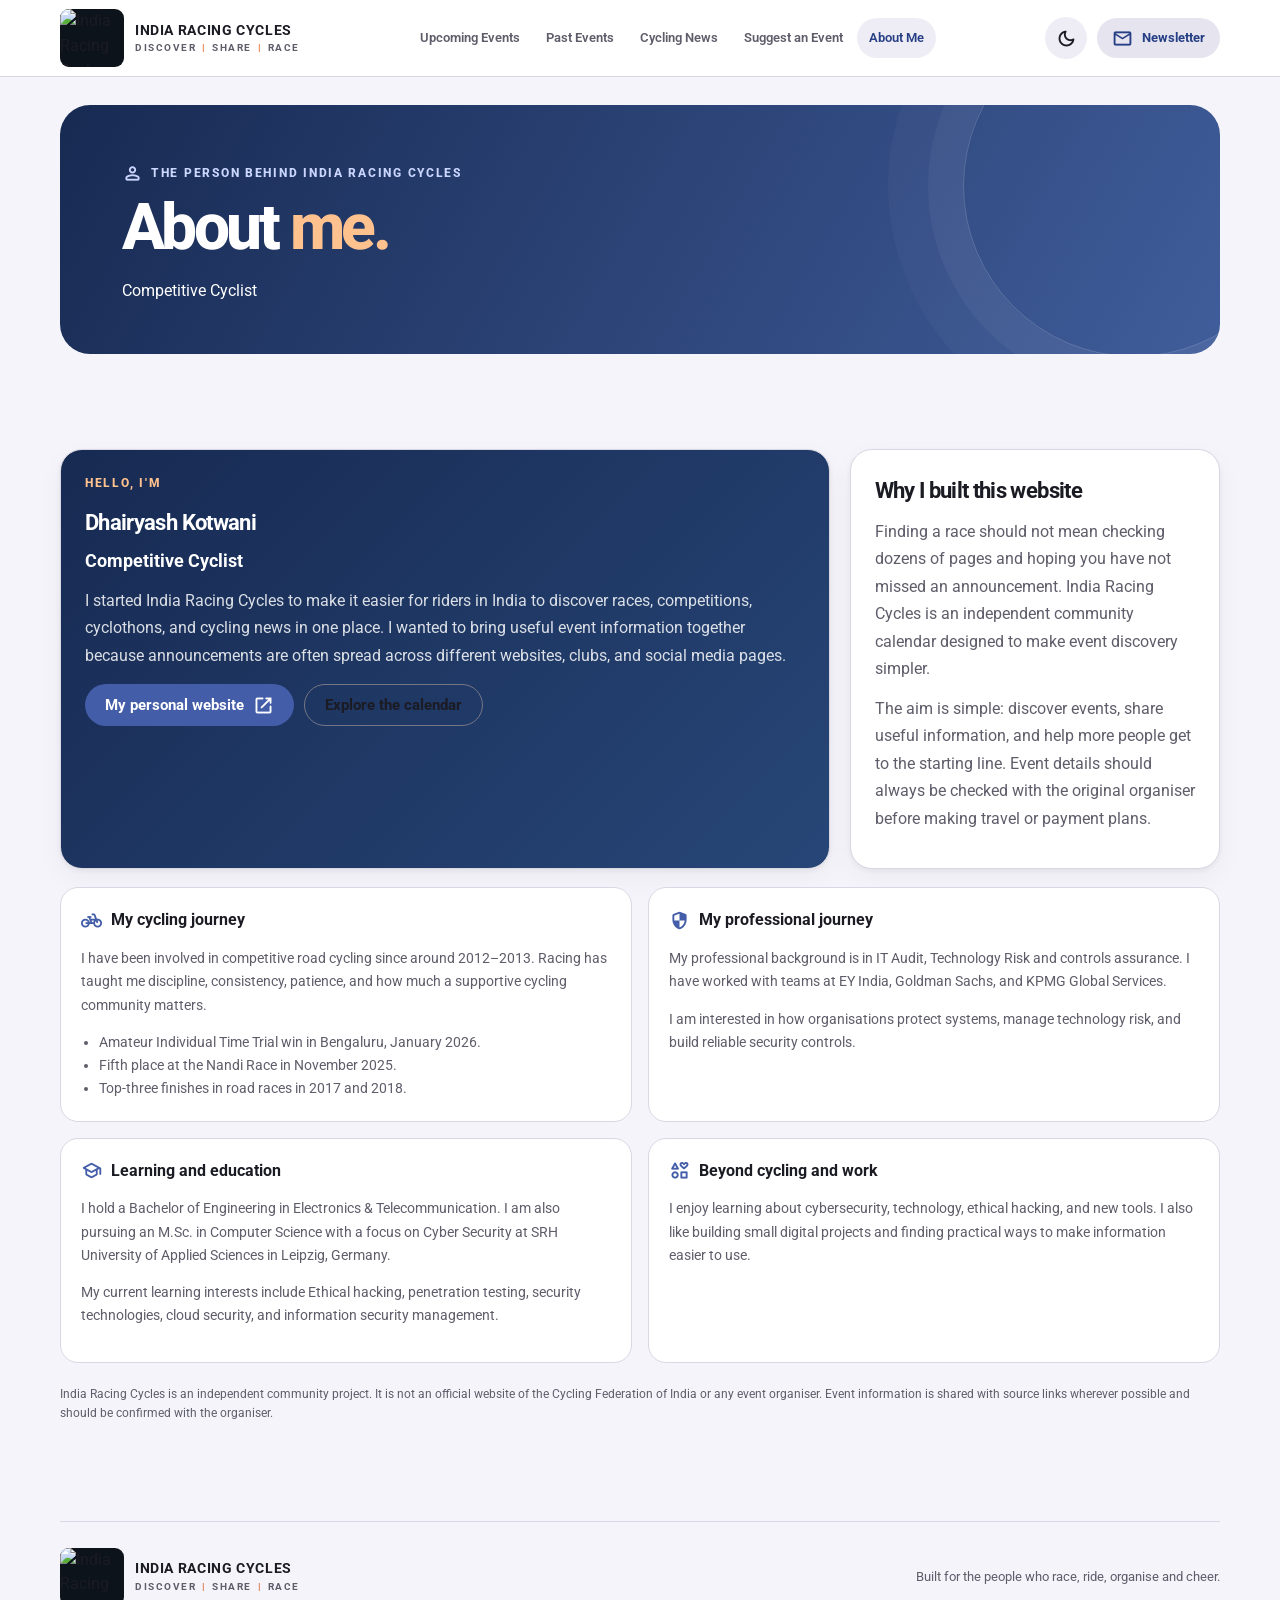
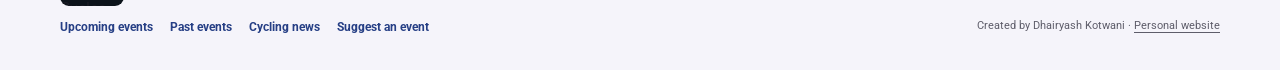
==== commit fc5ec462: "Refine About Me title and personal cycling profile" ====
--- a/about.html
+++ b/about.html
@@ -12,16 +12,16 @@
 <nav class="main-nav" aria-label="Main navigation"><a class="nav-link" href="index.html">Upcoming Events</a><a class="nav-link" href="past.html">Past Events</a><a class="nav-link" href="news.html">Cycling News</a><a class="nav-link" href="suggest-event.html">Suggest an Event</a><a class="nav-link active" href="about.html" aria-current="page">About Me</a></nav>
 <div class="top-actions"><button class="icon-button" id="theme-toggle" type="button" aria-label="Switch colour theme"><span class="material-symbols-rounded">dark_mode</span></button><a class="button button-tonal button-small" href="index.html#newsletter"><span class="material-symbols-rounded">mail</span> Newsletter</a></div>
 </div></header><main id="main" class="about-page">
-<section class="page-hero about-hero"><p class="eyebrow"><span class="material-symbols-rounded">person</span> THE PERSON BEHIND INDIA RACING CYCLES</p><h1>About <span class="headline-accent">me.</span></h1><p class="hero-lead">A cyclist, a technology risk professional, and someone who enjoys building useful things for the community.</p></section>
+<section class="page-hero about-hero"><p class="eyebrow"><span class="material-symbols-rounded">person</span> THE PERSON BEHIND INDIA RACING CYCLES</p><h1>About <span class="headline-accent">me.</span></h1><p class="about-heading-tagline">Competitive Cyclist</p></section>
 <section class="section"><div class="about-intro">
-<article class="about-panel about-identity"><p class="eyebrow">HELLO, I'M</p><h2>Dhairyash Kotwani</h2><p class="about-tagline">Cyclist. Technology Risk & IT Audit Professional. Cybersecurity Learner.</p>
+<article class="about-panel about-identity"><p class="eyebrow">HELLO, I'M</p><h2>Dhairyash Kotwani</h2><p class="about-tagline">Competitive Cyclist</p>
 <p>I started India Racing Cycles to make it easier for riders in India to discover races, competitions, cyclothons, and cycling news in one place. I wanted to bring useful event information together because announcements are often spread across different websites, clubs, and social media pages.</p>
 <div class="about-links"><a class="button button-filled" href="https://dhairyashkotwani.github.io" target="_blank" rel="noopener">My personal website <span class="material-symbols-rounded">open_in_new</span></a><a class="button button-outline" href="index.html">Explore the calendar</a></div></article>
 <article class="about-panel"><h2>Why I built this website</h2><p>Finding a race should not mean checking dozens of pages and hoping you have not missed an announcement. India Racing Cycles is an independent community calendar designed to make event discovery simpler.</p><p>The aim is simple: discover events, share useful information, and help more people get to the starting line. Event details should always be checked with the original organiser before making travel or payment plans.</p></article>
 </div><div class="about-grid">
-<article class="about-detail-card"><h3><span class="material-symbols-rounded">pedal_bike</span> My cycling journey</h3><p>I have been involved in competitive road cycling since around 2012–2013. Racing has taught me discipline, consistency, patience, and how much a supportive cycling community matters.</p><ul><li>Amateur Individual Time Trial win in Bengaluru, January 2026.</li><li>Top-three finishes in road races in 2017 and 2018.</li><li>Fifth place at the Nandi Race in November 2025.</li></ul></article>
-<article class="about-detail-card"><h3><span class="material-symbols-rounded">security</span> My professional journey</h3><p>My professional background is in IT Audit, Technology Risk, controls assurance, and Governance, Risk & Compliance (GRC). I have worked with teams at EY India, Goldman Sachs, and KPMG Global Services.</p><p>I am interested in how organisations protect systems, manage technology risk, and build reliable security controls.</p></article>
-<article class="about-detail-card"><h3><span class="material-symbols-rounded">school</span> Learning and education</h3><p>I hold a Bachelor of Engineering in Electronics & Telecommunication. I am also pursuing an M.Sc. in Computer Science with a focus on Cyber Security at SRH University of Applied Sciences in Leipzig, Germany.</p><p>My current learning interests include penetration testing, security technologies, cloud security, and information security management.</p></article>
+<article class="about-detail-card"><h3><span class="material-symbols-rounded">pedal_bike</span> My cycling journey</h3><p>I have been involved in competitive road cycling since around 2012–2013. Racing has taught me discipline, consistency, patience, and how much a supportive cycling community matters.</p><ul><li>Amateur Individual Time Trial win in Bengaluru, January 2026.</li><li>Fifth place at the Nandi Race in November 2025.</li><li>Top-three finishes in road races in 2017 and 2018.</li></ul></article>
+<article class="about-detail-card"><h3><span class="material-symbols-rounded">security</span> My professional journey</h3><p>My professional background is in IT Audit, Technology Risk and controls assurance. I have worked with teams at EY India, Goldman Sachs, and KPMG Global Services.</p><p>I am interested in how organisations protect systems, manage technology risk, and build reliable security controls.</p></article>
+<article class="about-detail-card"><h3><span class="material-symbols-rounded">school</span> Learning and education</h3><p>I hold a Bachelor of Engineering in Electronics & Telecommunication. I am also pursuing an M.Sc. in Computer Science with a focus on Cyber Security at SRH University of Applied Sciences in Leipzig, Germany.</p><p>My current learning interests include Ethical hacking, penetration testing, security technologies, cloud security, and information security management.</p></article>
 <article class="about-detail-card"><h3><span class="material-symbols-rounded">interests</span> Beyond cycling and work</h3><p>I enjoy learning about cybersecurity, technology, ethical hacking, and new tools. I also like building small digital projects and finding practical ways to make information easier to use.</p></article>
 </div><p class="about-disclaimer">India Racing Cycles is an independent community project. It is not an official website of the Cycling Federation of India or any event organiser. Event information is shared with source links wherever possible and should be confirmed with the organiser.</p></section></main>
 <footer class="footer"><a class="brand footer-brand" href="index.html"><img class="brand-logo" src="assets/images/irc-logo.webp" alt="India Racing Cycles logo" width="58" height="58"><span class="brand-copy"><strong>INDIA RACING CYCLES</strong><small>DISCOVER <i>|</i> SHARE <i>|</i> RACE</small></span></a><p>Built for the people who race, ride, organise and cheer.</p><div class="footer-links"><a href="index.html">Upcoming events</a><a href="past.html">Past events</a><a href="news.html">Cycling news</a><a href="suggest-event.html">Suggest an event</a></div><small>Created by Dhairyash Kotwani · <a href="https://dhairyashkotwani.github.io" target="_blank" rel="noopener">Personal website</a></small></footer>
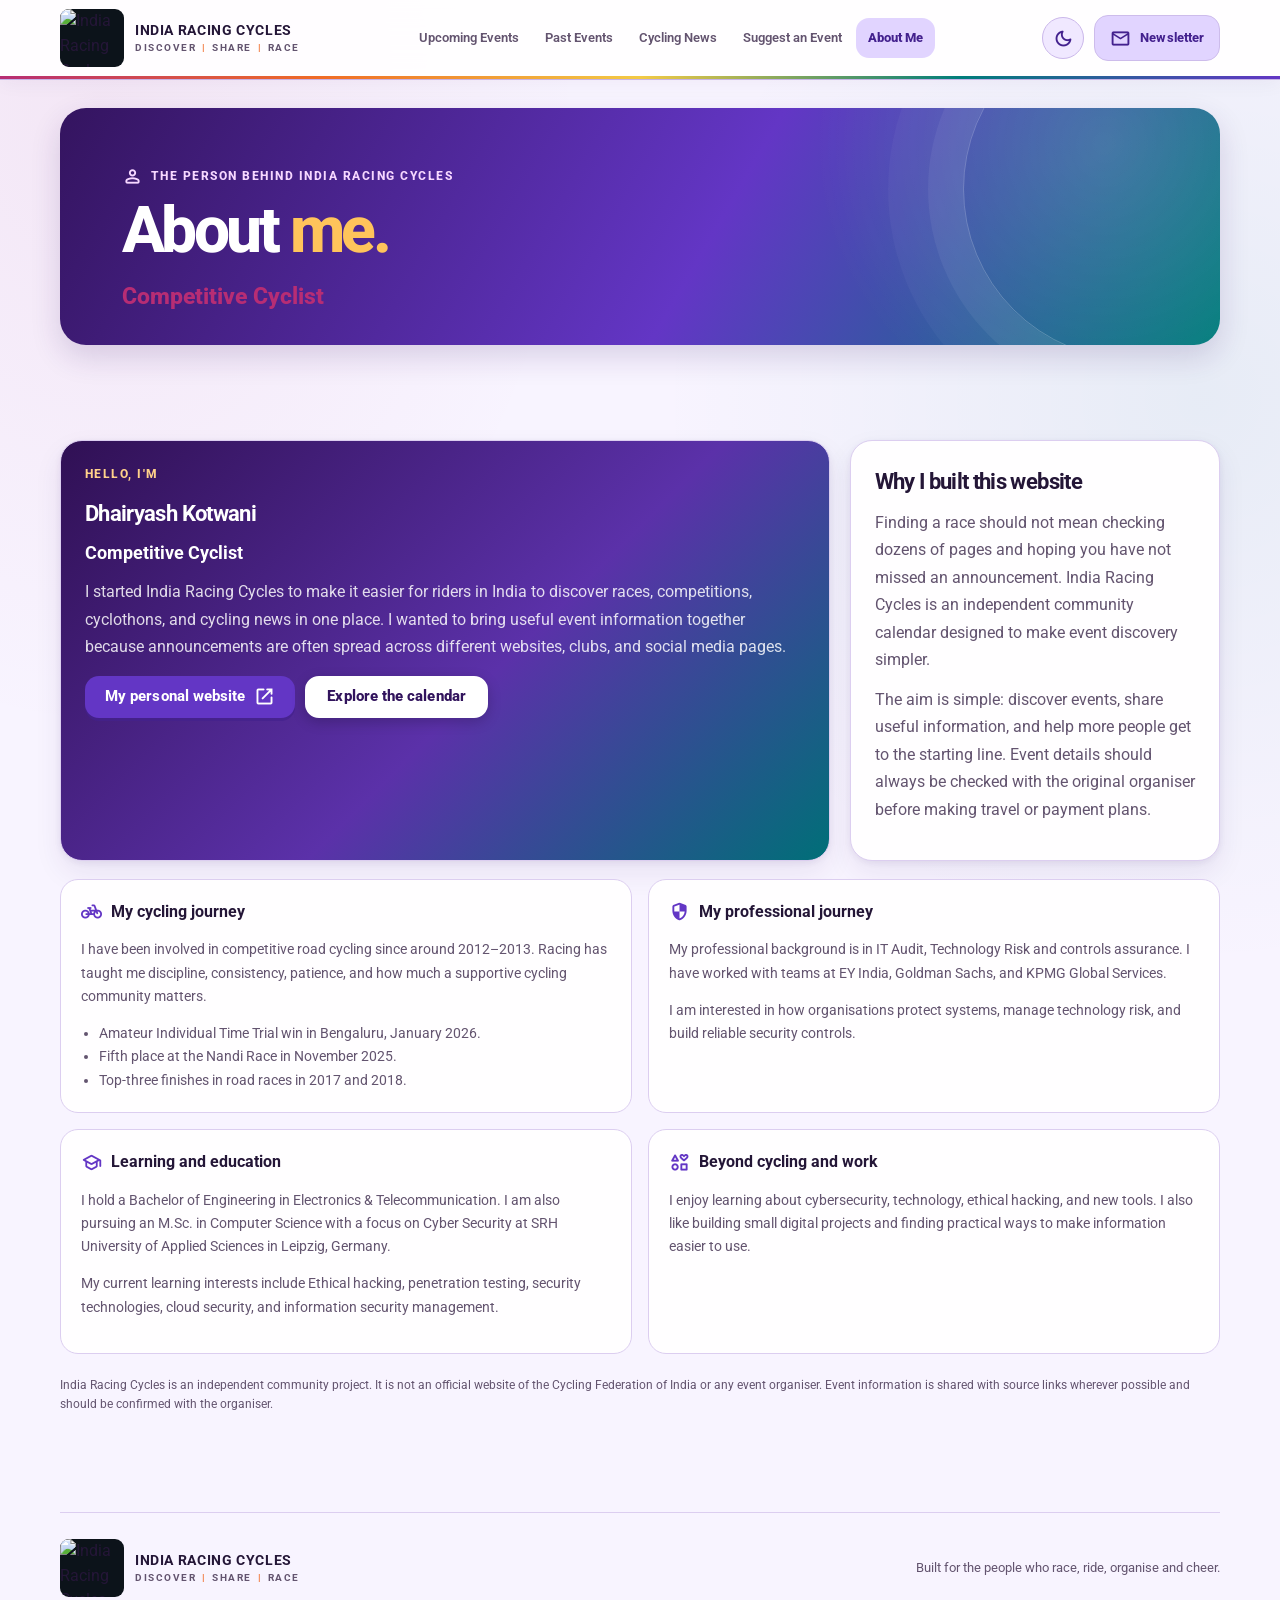
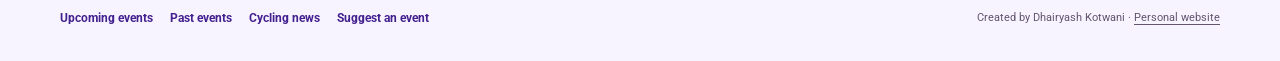
==== commit 43b686c7: "Refresh Material Design 3 stylesheet version" ====
--- a/about.html
+++ b/about.html
@@ -4,7 +4,7 @@
 <meta name="description" content="Meet Dhairyash Kotwani, the cyclist and technology risk professional behind India Racing Cycles.">
 <title>About Me | India Racing Cycles</title><link rel="preconnect" href="https://fonts.googleapis.com"><link rel="preconnect" href="https://fonts.gstatic.com" crossorigin>
 <link href="https://fonts.googleapis.com/css2?family=Roboto:wght@400;500;600;700;800&family=Material+Symbols+Rounded:opsz,wght,FILL,GRAD@20..48,400,0,0" rel="stylesheet">
-<link rel="icon" type="image/webp" href="assets/images/irc-logo.webp"><link rel="stylesheet" href="assets/css/styles.css?v=irc-site-refresh-4">
+<link rel="icon" type="image/webp" href="assets/images/irc-logo.webp"><link rel="stylesheet" href="assets/css/styles.css?v=md3-funky-9">
 <script>window.IRC_CONFIG = { apiBase: "https://india-racing-cycles-api.india-racing-cycles-315595.workers.dev" };</script><script defer src="assets/js/app.js?v=irc-site-refresh-4"></script></head>
 <body data-page="about"><a class="skip-link" href="#main">Skip to content</a>
 <header class="topbar"><div class="topbar-inner">
--- a/assets/css/styles.css
+++ b/assets/css/styles.css
@@ -251,3 +251,59 @@
 .about-detail-card{background:var(--surface);border:1px solid var(--outline);border-radius:18px;padding:20px}.about-detail-card h3{display:flex;align-items:center;gap:9px;font-size:1rem;margin:0 0 9px}.about-detail-card h3 .material-symbols-rounded{color:var(--primary)}
 .about-detail-card p,.about-detail-card li{font-size:.88rem;line-height:1.65;color:var(--muted)}.about-detail-card ul{padding-left:18px;margin:8px 0 0}.about-disclaimer{font-size:.76rem!important;color:var(--muted);margin-top:22px}
 @media(max-width:760px){.about-intro,.about-grid{grid-template-columns:1fr}.about-panel{padding:18px}.about-detail-card{padding:16px}}
+
+
+/* Strong contrast for the Explore the calendar action on the dark About panel */
+.about-identity .button-outline{background:#fff!important;color:#172a52!important;border:2px solid #fff!important;font-weight:800!important;box-shadow:0 4px 14px rgba(0,0,0,.2)}
+.about-identity .button-outline:hover{background:#f0f4fa!important;color:#10213f!important;border-color:#f0f4fa!important}
+.about-heading-tagline{font-size:clamp(1.15rem,2vw,1.45rem);font-weight:800;line-height:1.25;color:var(--primary-dark);margin:8px 0 0}
+
+
+/* Optional contributor contact details in one compact card */
+.unified-contact-heading{display:flex;align-items:center;justify-content:space-between;gap:12px}
+.unified-contact-heading .eyebrow{margin:0}
+.unified-contact-fields{grid-template-columns:repeat(3,minmax(0,1fr));gap:12px}
+.unified-contact-fields>div{min-width:0}
+.unified-contact-fields .field-label{font-size:.76rem}
+.unified-contact-fields input{min-width:0;width:100%}
+.unified-contact-box .field-hint{display:block;margin-top:10px}
+@media(max-width:760px){.unified-contact-fields{grid-template-columns:1fr}}
+
+
+/* INDIA RACING CYCLES — MATERIAL 3 FUNKY COLOUR SYSTEM */
+:root{color-scheme:light;--page:#F8F4FF;--surface:#FFFEFF;--surface2:#F0E8FF;--surface3:#E1D4FF;--ink:#241637;--muted:#63546F;--primary:#6336C5;--primary-dark:#43218E;--on-primary:#FFFFFF;--secondary:#007D7B;--on-secondary:#FFFFFF;--tertiary:#B72D74;--on-tertiary:#FFFFFF;--accent:#F06B26;--success:#087D61;--outline:#DCCEF0;--outline-strong:#78648F;--shadow:0 2px 6px rgba(53,25,97,.07),0 12px 28px rgba(53,25,97,.08);--shadow-high:0 10px 28px rgba(53,25,97,.16);--radius:24px}
+:root[data-theme=dark]{color-scheme:dark;--page:#130F1D;--surface:#20182E;--surface2:#2D2141;--surface3:#3A2B54;--ink:#F8F0FF;--muted:#C9BBD8;--primary:#D1B8FF;--primary-dark:#E8D9FF;--on-primary:#2D1654;--secondary:#70DAD0;--on-secondary:#003B3B;--tertiary:#FF9EC9;--on-tertiary:#4D0E2D;--accent:#FFB36B;--success:#82E0BD;--outline:#4D3D63;--outline-strong:#B5A2CC;--shadow:0 3px 8px rgba(0,0,0,.24),0 14px 32px rgba(0,0,0,.18);--shadow-high:0 12px 32px rgba(0,0,0,.36)}
+body{background:radial-gradient(ellipse at 8% 6%,color-mix(in srgb,var(--tertiary) 7%,transparent),transparent 30rem),radial-gradient(ellipse at 94% 24%,color-mix(in srgb,var(--secondary) 7%,transparent),transparent 34rem),var(--page)}
+.topbar{border-bottom-color:color-mix(in srgb,var(--primary) 18%,var(--outline));box-shadow:0 4px 18px rgba(48,22,91,.045)}
+.topbar:after{content:"";display:block;height:3px;background:linear-gradient(90deg,var(--tertiary),var(--accent),#F3CA45,var(--secondary),var(--primary))}
+.brand-copy i{color:var(--accent)}
+.nav-link{border-radius:13px;transition:background .18s,color .18s,transform .18s}.nav-link:hover{background:var(--surface2);color:var(--primary-dark)}.nav-link.active{background:var(--surface3);color:var(--primary-dark);font-weight:800}
+.icon-button{background:var(--surface2);color:var(--primary-dark);border:1px solid color-mix(in srgb,var(--primary) 15%,var(--outline))}
+.button{border-radius:14px;min-height:46px;font-weight:750;letter-spacing:.005em}.button-filled{background:var(--primary);color:var(--on-primary);box-shadow:0 3px 0 color-mix(in srgb,var(--primary-dark) 70%,transparent)}.button-filled:hover{background:var(--primary-dark);color:#fff;box-shadow:0 5px 16px color-mix(in srgb,var(--primary) 25%,transparent)}
+.button-tonal{background:var(--surface3);color:var(--primary-dark);border:1px solid color-mix(in srgb,var(--primary) 12%,var(--outline))}.button-outline{border:1.5px solid var(--outline-strong);background:var(--surface);color:var(--primary-dark)}.button-outline:hover{background:var(--surface2);border-color:var(--primary)}
+.eyebrow{color:var(--tertiary);letter-spacing:.13em}.headline-accent{color:#FFC45B}
+.hero{background:radial-gradient(circle at 86% 18%,rgba(255,255,255,.14),transparent 20rem),linear-gradient(125deg,#241047 0%,#5030A3 48%,#075E75 100%);border-radius:28px;box-shadow:0 14px 38px rgba(51,22,91,.18)}
+.hero .eyebrow,.page-hero .eyebrow{color:#F6D7FF}.hero .button-filled{background:#FFC15C;color:#301448;box-shadow:0 3px 0 #C96C25}.hero .button-filled:hover{background:#FFD17E;color:#301448}
+.hero .button-outline{border-color:rgba(255,255,255,.8);background:rgba(255,255,255,.08);color:#fff}.hero .button-outline:hover{background:rgba(255,255,255,.18)}
+.page-hero{background:radial-gradient(circle at 90% 15%,rgba(255,255,255,.14),transparent 18rem),linear-gradient(120deg,#34145F 0%,#6336C5 56%,#007D7B 100%);border-radius:26px;box-shadow:0 12px 30px rgba(57,26,108,.16)}
+.page-hero:after{border-color:rgba(255,255,255,.22);box-shadow:0 0 0 35px rgba(255,255,255,.055),0 0 0 75px rgba(255,255,255,.03)}
+.section-heading h2:after,.newsletter-copy h2:after{content:"";display:block;width:48px;height:4px;margin-top:11px;border-radius:5px;background:linear-gradient(90deg,var(--tertiary),var(--accent),#E9C43A,var(--secondary))}
+.stats-strip{border-color:var(--outline);box-shadow:var(--shadow);border-radius:22px;overflow:hidden}.stat:nth-child(1) strong{color:var(--primary)}.stat:nth-child(2) strong{color:var(--secondary)}.stat:nth-child(3) strong{color:var(--tertiary)}
+.event-card,.news-card{border-radius:22px;border-color:var(--outline);box-shadow:var(--shadow)}.event-card:hover,.news-card:hover{border-color:color-mix(in srgb,var(--primary) 45%,var(--outline));box-shadow:var(--shadow-high)}
+.event-poster{background:linear-gradient(135deg,#382065 0%,#7147C9 52%,#007D7B 100%)}.event-poster .material-symbols-rounded{color:#FFC15C}
+.chip{border-radius:9px;background:var(--surface2);color:var(--primary-dark)}.chip:nth-child(3n+2){background:color-mix(in srgb,var(--secondary) 14%,var(--surface));color:var(--secondary)}.chip:nth-child(3n){background:color-mix(in srgb,var(--tertiary) 12%,var(--surface));color:var(--tertiary)}.chip.confirmed{background:color-mix(in srgb,var(--success) 14%,var(--surface));color:var(--success)}.event-date{color:var(--accent)}
+.event-table{border-radius:18px;border-color:var(--outline);box-shadow:var(--shadow)}.event-table th{background:#43218E;color:#fff}.event-table tbody tr:nth-child(even){background:color-mix(in srgb,var(--primary) 5%,var(--surface))}.event-table tbody tr:hover{background:color-mix(in srgb,var(--secondary) 10%,var(--surface))}.event-table-date{color:var(--tertiary)!important}.table-action{color:var(--primary-dark)}
+.search-box,.select-wrap,.text-field{border-radius:15px;border-color:var(--outline);background:var(--surface)}.search-box:focus-within,.select-wrap:focus-within,.text-field:focus{border-color:var(--primary);box-shadow:0 0 0 3px color-mix(in srgb,var(--primary) 18%,transparent)}
+.news-category,.source-icon{background:var(--surface3);color:var(--primary-dark);border-radius:12px}.source-row:hover,.source-card:hover{border-color:var(--tertiary)}.news-link{color:var(--primary-dark)}
+.newsletter-section{background:linear-gradient(120deg,#311258 0%,#5730A8 56%,#006E74 100%);border:1px solid rgba(255,255,255,.16);box-shadow:0 14px 35px rgba(42,18,82,.18);border-radius:26px}.newsletter-copy .eyebrow{color:#FFD18A}.newsletter-form .button-filled{background:#FFC15C;color:#301448;box-shadow:none}.newsletter-form .button-filled:hover{background:#FFD17E}
+.footer{border-top-color:var(--outline)}.footer-links a{color:var(--primary-dark);border-radius:8px}.footer-links a:hover{color:var(--tertiary)}
+.cover-banner{border-bottom:5px solid transparent;background:linear-gradient(90deg,var(--tertiary),var(--accent),#F3CA45,var(--secondary),var(--primary))}
+.about-identity{background:linear-gradient(135deg,#301054,#5B31A9 56%,#006F78)}.about-identity .eyebrow{color:#FFD18A}.about-heading-tagline{color:var(--tertiary)}.about-identity .button-outline{background:#fff!important;color:#32145D!important;border:2px solid #fff!important}.about-identity .button-outline:hover{background:#FFE7F2!important;color:#32145D!important}
+.suggest-form,.unified-event-box,.unified-contact-box{border-color:var(--outline);border-radius:22px;box-shadow:var(--shadow)}.unified-event-box,.unified-contact-box{background:var(--surface)}
+.unified-event-input,.unified-contact-textarea{border:1.5px solid var(--outline-strong);border-radius:16px;background:var(--surface2);color:var(--ink);font:inherit}.unified-event-input:focus,.unified-contact-textarea:focus{border-color:var(--primary);box-shadow:0 0 0 3px color-mix(in srgb,var(--primary) 18%,transparent);background:var(--surface)}
+.unified-contact-box .field-hint{display:block;margin-top:10px}.unified-contact-textarea{display:block;width:100%;min-height:100px;padding:13px 15px;line-height:1.55;resize:vertical}.unified-contact-heading{margin-bottom:10px}
+.optional-tag{background:color-mix(in srgb,var(--secondary) 13%,var(--surface));color:var(--secondary);border:1px solid color-mix(in srgb,var(--secondary) 25%,var(--outline));border-radius:9px}
+.upload-button{background:var(--surface3);color:var(--primary-dark);border:1px solid color-mix(in srgb,var(--primary) 20%,var(--outline))}.upload-button:hover{background:color-mix(in srgb,var(--tertiary) 13%,var(--surface))}
+.suggest-image-preview{border-color:var(--outline)}.suggest-paste-zone{border-radius:16px}
+@media(max-width:760px){.topbar-inner{width:calc(100% - 24px)}.nav-link.active{box-shadow:inset 0 -3px 0 var(--tertiary)}.section{padding-top:48px}.stats-strip{border-radius:17px}.stat{padding:13px 10px}.cover-banner{border-bottom-width:4px}.unified-contact-textarea{min-height:112px}}
+@media(prefers-reduced-motion:reduce){*,*::before,*::after{scroll-behavior:auto!important;transition:none!important;animation:none!important}}
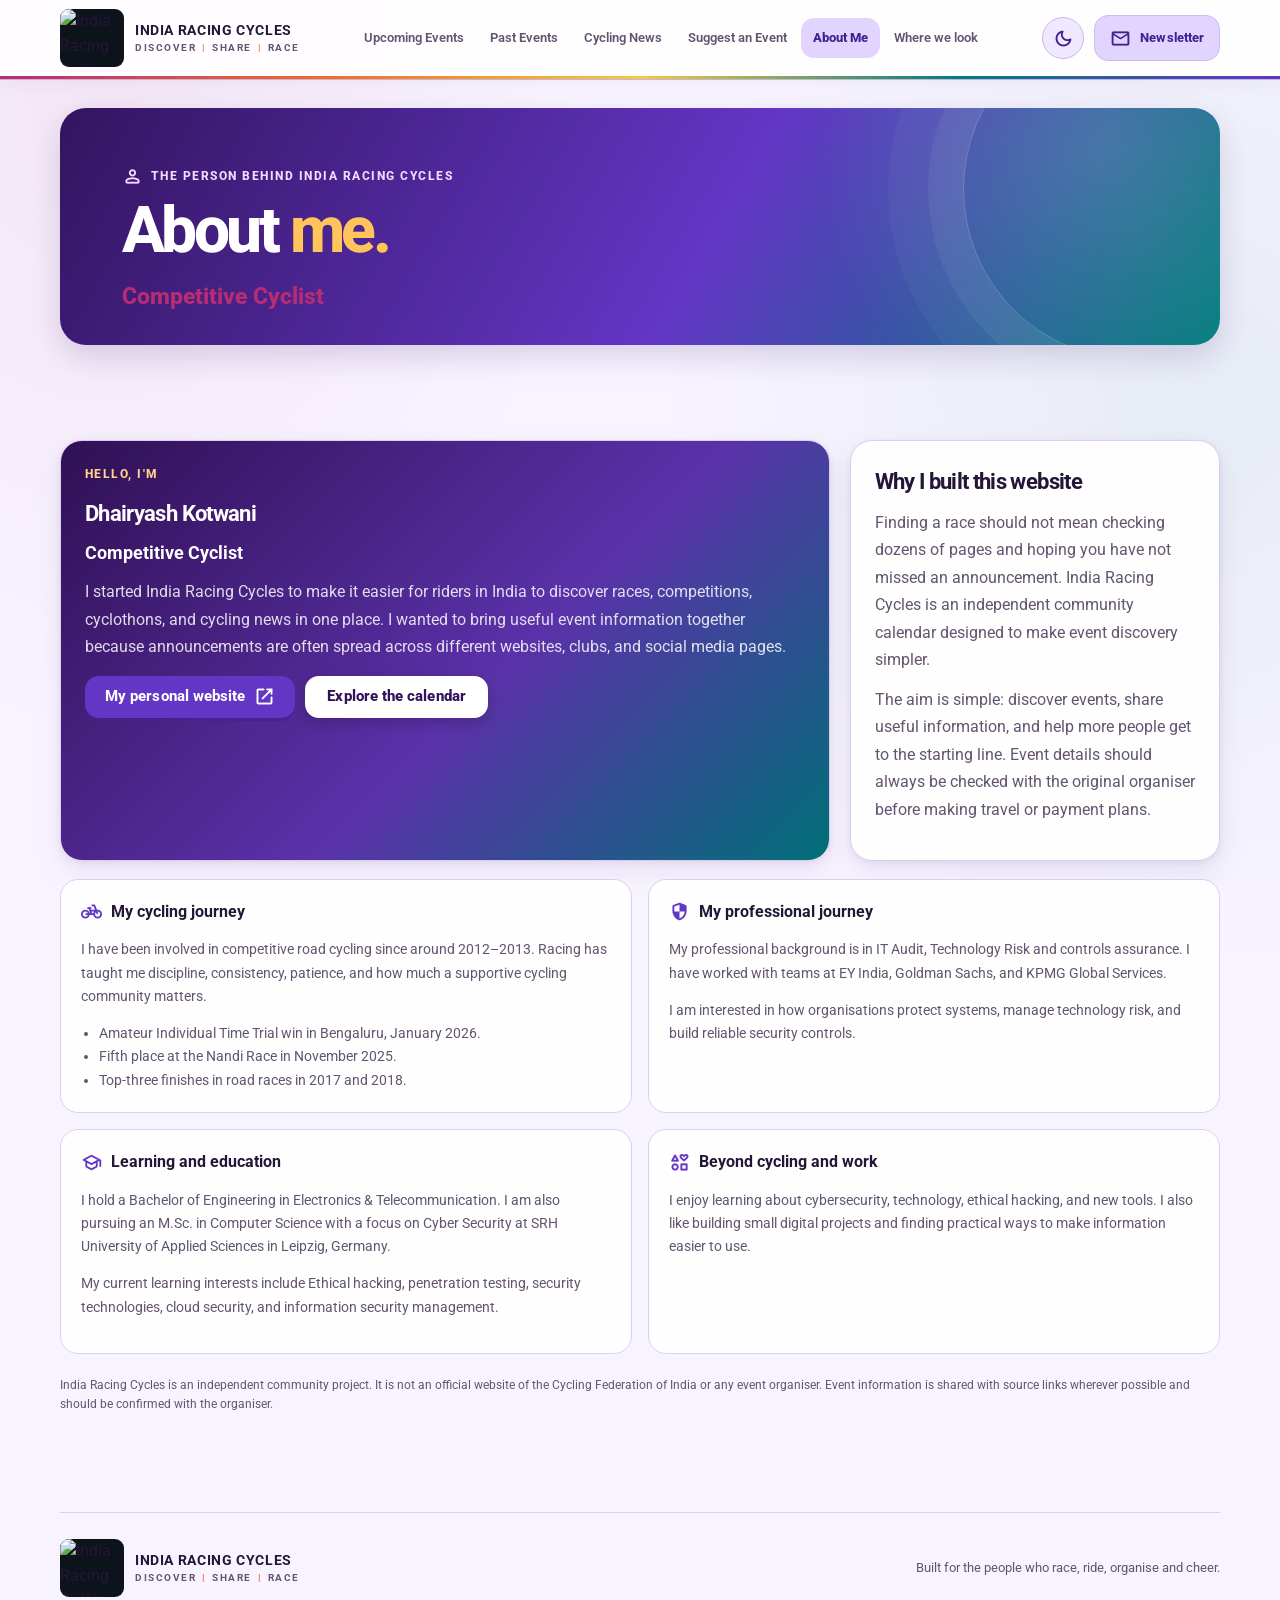
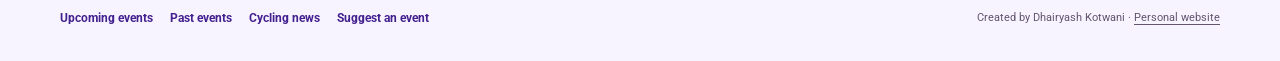
==== commit 730ae389: "Add Where We Look navigation and refresh site assets" ====
--- a/about.html
+++ b/about.html
@@ -4,12 +4,12 @@
 <meta name="description" content="Meet Dhairyash Kotwani, the cyclist and technology risk professional behind India Racing Cycles.">
 <title>About Me | India Racing Cycles</title><link rel="preconnect" href="https://fonts.googleapis.com"><link rel="preconnect" href="https://fonts.gstatic.com" crossorigin>
 <link href="https://fonts.googleapis.com/css2?family=Roboto:wght@400;500;600;700;800&family=Material+Symbols+Rounded:opsz,wght,FILL,GRAD@20..48,400,0,0" rel="stylesheet">
-<link rel="icon" type="image/webp" href="assets/images/irc-logo.webp"><link rel="stylesheet" href="assets/css/styles.css?v=md3-funky-9">
-<script>window.IRC_CONFIG = { apiBase: "https://india-racing-cycles-api.india-racing-cycles-315595.workers.dev" };</script><script defer src="assets/js/app.js?v=irc-site-refresh-4"></script></head>
+<link rel="icon" type="image/webp" href="assets/images/irc-logo.webp"><link rel="stylesheet" href="assets/css/styles.css?v=irc-fresh-11">
+<script>window.IRC_CONFIG = { apiBase: "https://india-racing-cycles-api.india-racing-cycles-315595.workers.dev" };</script><script defer src="assets/js/app.js?v=irc-fresh-11"></script></head>
 <body data-page="about"><a class="skip-link" href="#main">Skip to content</a>
 <header class="topbar"><div class="topbar-inner">
 <a class="brand" href="index.html"><img class="brand-logo" src="assets/images/irc-logo.webp" alt="India Racing Cycles logo" width="58" height="58"><span class="brand-copy"><strong>INDIA RACING CYCLES</strong><small>DISCOVER <i>|</i> SHARE <i>|</i> RACE</small></span></a>
-<nav class="main-nav" aria-label="Main navigation"><a class="nav-link" href="index.html">Upcoming Events</a><a class="nav-link" href="past.html">Past Events</a><a class="nav-link" href="news.html">Cycling News</a><a class="nav-link" href="suggest-event.html">Suggest an Event</a><a class="nav-link active" href="about.html" aria-current="page">About Me</a></nav>
+<nav class="main-nav" aria-label="Main navigation"><a class="nav-link" href="index.html">Upcoming Events</a><a class="nav-link" href="past.html">Past Events</a><a class="nav-link" href="news.html">Cycling News</a><a class="nav-link" href="suggest-event.html">Suggest an Event</a><a class="nav-link active" href="about.html" aria-current="page">About Me</a><a class="nav-link" href="where-we-look.html">Where we look</a></nav>
 <div class="top-actions"><button class="icon-button" id="theme-toggle" type="button" aria-label="Switch colour theme"><span class="material-symbols-rounded">dark_mode</span></button><a class="button button-tonal button-small" href="index.html#newsletter"><span class="material-symbols-rounded">mail</span> Newsletter</a></div>
 </div></header><main id="main" class="about-page">
 <section class="page-hero about-hero"><p class="eyebrow"><span class="material-symbols-rounded">person</span> THE PERSON BEHIND INDIA RACING CYCLES</p><h1>About <span class="headline-accent">me.</span></h1><p class="about-heading-tagline">Competitive Cyclist</p></section>
--- a/assets/css/styles.css
+++ b/assets/css/styles.css
@@ -307,3 +307,39 @@
 .suggest-image-preview{border-color:var(--outline)}.suggest-paste-zone{border-radius:16px}
 @media(max-width:760px){.topbar-inner{width:calc(100% - 24px)}.nav-link.active{box-shadow:inset 0 -3px 0 var(--tertiary)}.section{padding-top:48px}.stats-strip{border-radius:17px}.stat{padding:13px 10px}.cover-banner{border-bottom-width:4px}.unified-contact-textarea{min-height:112px}}
 @media(prefers-reduced-motion:reduce){*,*::before,*::after{scroll-behavior:auto!important;transition:none!important;animation:none!important}}
+
+/* One single-line contact input: name, phone and email together */
+.unified-contact-input{display:block;width:100%;min-height:54px;padding:13px 16px;border:1.5px solid var(--outline-strong);border-radius:16px;background:var(--surface2);color:var(--ink);font:inherit;line-height:1.4}
+.unified-contact-input::placeholder{color:var(--muted);opacity:1}
+.unified-contact-input:focus{border-color:var(--primary);background:var(--surface);box-shadow:0 0 0 3px color-mix(in srgb,var(--primary) 18%,transparent);outline:0}
+
+.news-card-links{display:flex;flex-wrap:wrap;align-items:center;gap:18px;margin-top:2px}
+
+/* November 2026 refresh: mobile hero, clickable map locations, colourful source directory */
+.hero{padding:clamp(24px,4vw,46px) clamp(22px,4vw,44px);min-height:0}
+.hero h1{font-size:clamp(2rem,4.5vw,3.65rem);line-height:1.02;margin:0 0 10px;letter-spacing:-.045em}
+.hero-lead{font-size:clamp(.88rem,1.25vw,1.02rem);line-height:1.5;max-width:520px;margin:0}
+.hero-actions{margin-top:18px}
+.hero-footnote{margin-top:14px}
+.event-location-link{display:inline-flex;align-items:flex-start;gap:5px;color:var(--primary-dark);font-weight:650;text-decoration:underline;text-decoration-color:color-mix(in srgb,var(--primary) 45%,transparent);text-underline-offset:3px;min-width:0}
+.event-location-link:hover{color:var(--tertiary)}
+.map-link-icon{font-size:15px!important;flex:none}
+.sources-section{padding-top:34px}
+.source-list{display:grid;grid-template-columns:repeat(2,minmax(0,1fr));gap:12px}
+.source-row{display:flex;align-items:center;gap:13px;padding:15px 17px;border-radius:18px;background:var(--surface);border:1px solid var(--outline);text-decoration:none;min-width:0;box-shadow:var(--shadow);transition:transform .18s,border-color .18s}
+.source-row:hover{transform:translateY(-2px);border-color:var(--tertiary)}
+.source-row>span:nth-child(2){display:grid;gap:3px;min-width:0;flex:1}
+.source-row b{font-size:.88rem;color:var(--ink)}
+.source-row small{font-size:.74rem;color:var(--muted)}
+.source-row>.material-symbols-rounded{font-size:18px;color:var(--muted)}
+@media(max-width:760px){
+ .hero{padding:23px 20px;border-radius:22px}
+ .hero h1{font-size:clamp(1.85rem,8vw,2.55rem);line-height:1.02;margin-bottom:9px}
+ .hero-lead{font-size:.86rem;line-height:1.45;max-width:100%}
+ .hero-actions{gap:8px;margin-top:15px}
+ .hero-actions .button{min-height:40px;padding:0 12px;font-size:.76rem}
+ .hero-footnote{font-size:.68rem;margin-top:12px}
+ .hero-art{opacity:.14;right:-5%;width:44vw}
+ .source-list{grid-template-columns:1fr}
+ .source-row{padding:13px}
+}
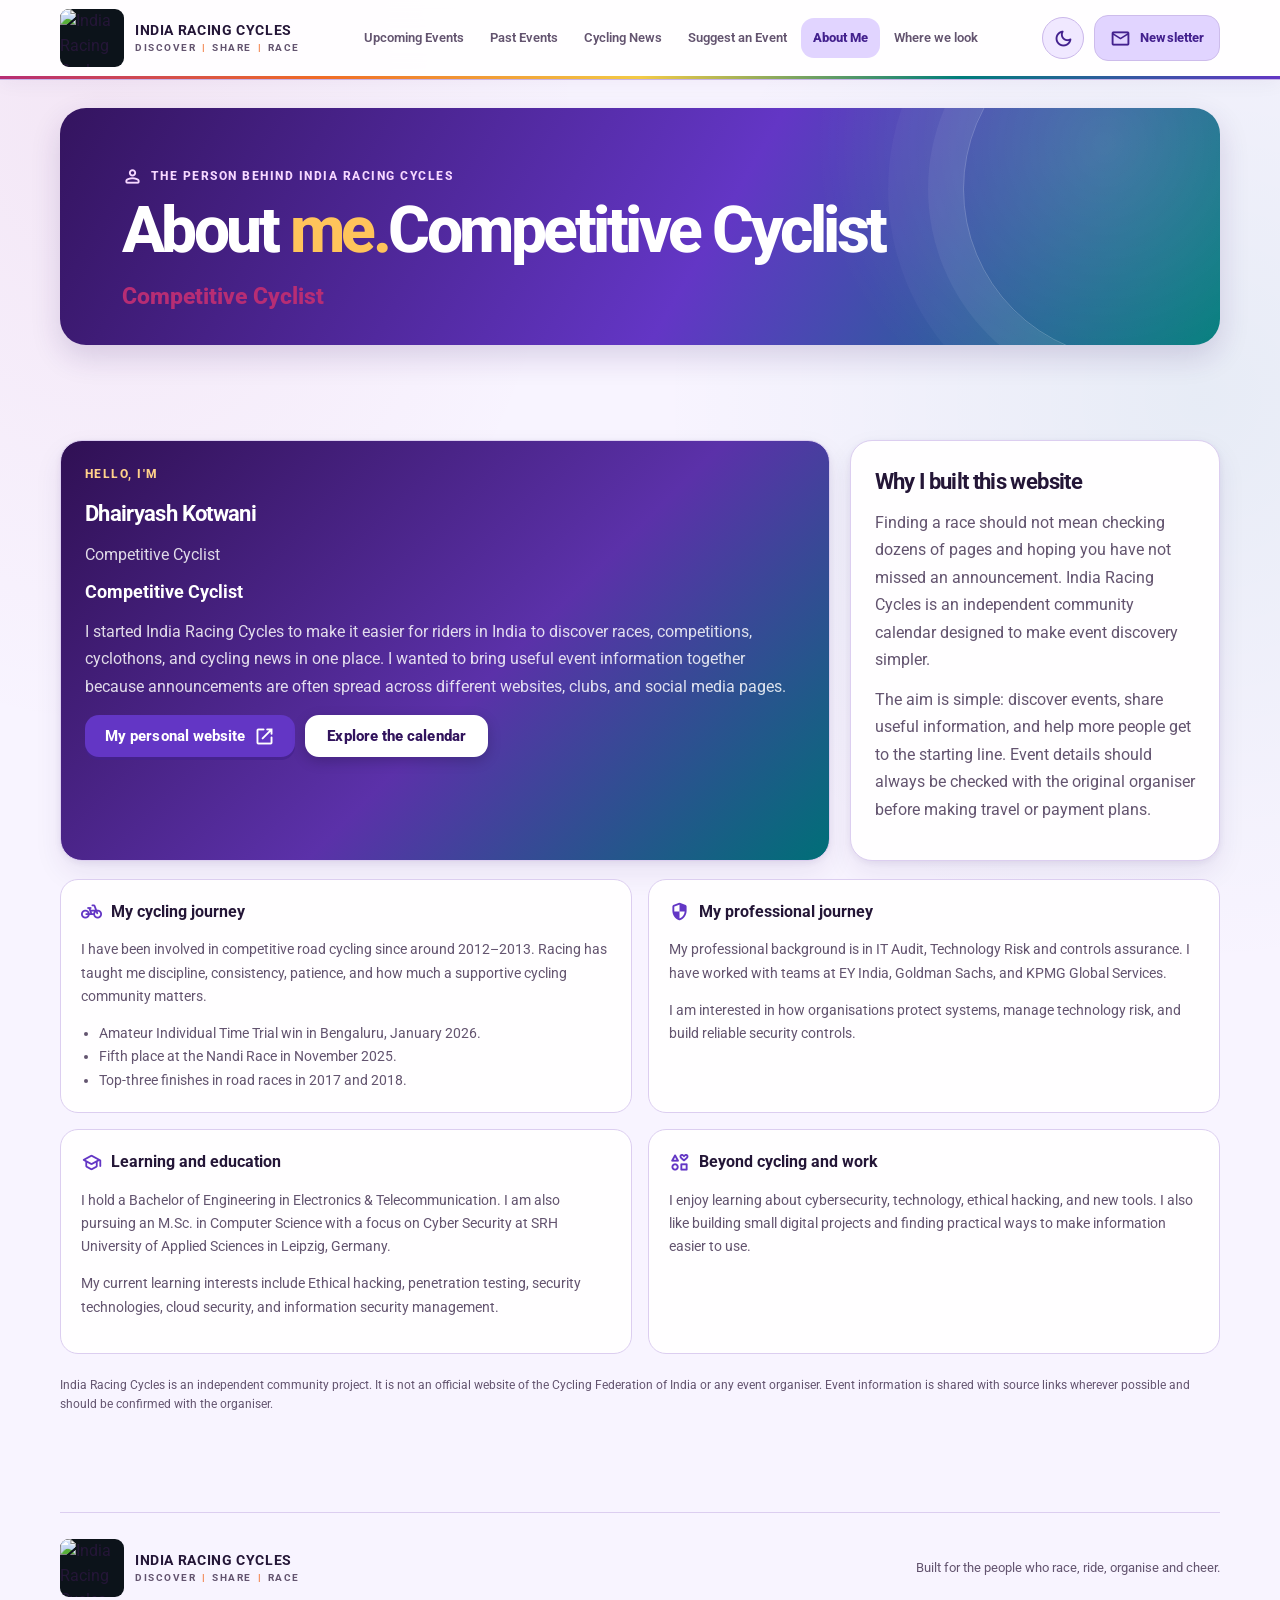
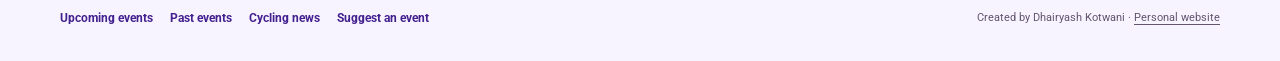
==== commit 6cddf67a: "Refine About Me title and biography details" ====
--- a/about.html
+++ b/about.html
@@ -12,9 +12,9 @@
 <nav class="main-nav" aria-label="Main navigation"><a class="nav-link" href="index.html">Upcoming Events</a><a class="nav-link" href="past.html">Past Events</a><a class="nav-link" href="news.html">Cycling News</a><a class="nav-link" href="suggest-event.html">Suggest an Event</a><a class="nav-link active" href="about.html" aria-current="page">About Me</a><a class="nav-link" href="where-we-look.html">Where we look</a></nav>
 <div class="top-actions"><button class="icon-button" id="theme-toggle" type="button" aria-label="Switch colour theme"><span class="material-symbols-rounded">dark_mode</span></button><a class="button button-tonal button-small" href="index.html#newsletter"><span class="material-symbols-rounded">mail</span> Newsletter</a></div>
 </div></header><main id="main" class="about-page">
-<section class="page-hero about-hero"><p class="eyebrow"><span class="material-symbols-rounded">person</span> THE PERSON BEHIND INDIA RACING CYCLES</p><h1>About <span class="headline-accent">me.</span></h1><p class="about-heading-tagline">Competitive Cyclist</p></section>
+<section class="page-hero about-hero"><p class="eyebrow"><span class="material-symbols-rounded">person</span> THE PERSON BEHIND INDIA RACING CYCLES</p><h1>About <span class="headline-accent">me.</span><span class="about-subtitle">Competitive Cyclist</span></h1><p class="about-heading-tagline">Competitive Cyclist</p></section>
 <section class="section"><div class="about-intro">
-<article class="about-panel about-identity"><p class="eyebrow">HELLO, I'M</p><h2>Dhairyash Kotwani</h2><p class="about-tagline">Competitive Cyclist</p>
+<article class="about-panel about-identity"><p class="eyebrow">HELLO, I'M</p><h2>Dhairyash Kotwani</h2><p class="about-role">Competitive Cyclist</p><p class="about-tagline">Competitive Cyclist</p>
 <p>I started India Racing Cycles to make it easier for riders in India to discover races, competitions, cyclothons, and cycling news in one place. I wanted to bring useful event information together because announcements are often spread across different websites, clubs, and social media pages.</p>
 <div class="about-links"><a class="button button-filled" href="https://dhairyashkotwani.github.io" target="_blank" rel="noopener">My personal website <span class="material-symbols-rounded">open_in_new</span></a><a class="button button-outline" href="index.html">Explore the calendar</a></div></article>
 <article class="about-panel"><h2>Why I built this website</h2><p>Finding a race should not mean checking dozens of pages and hoping you have not missed an announcement. India Racing Cycles is an independent community calendar designed to make event discovery simpler.</p><p>The aim is simple: discover events, share useful information, and help more people get to the starting line. Event details should always be checked with the original organiser before making travel or payment plans.</p></article>
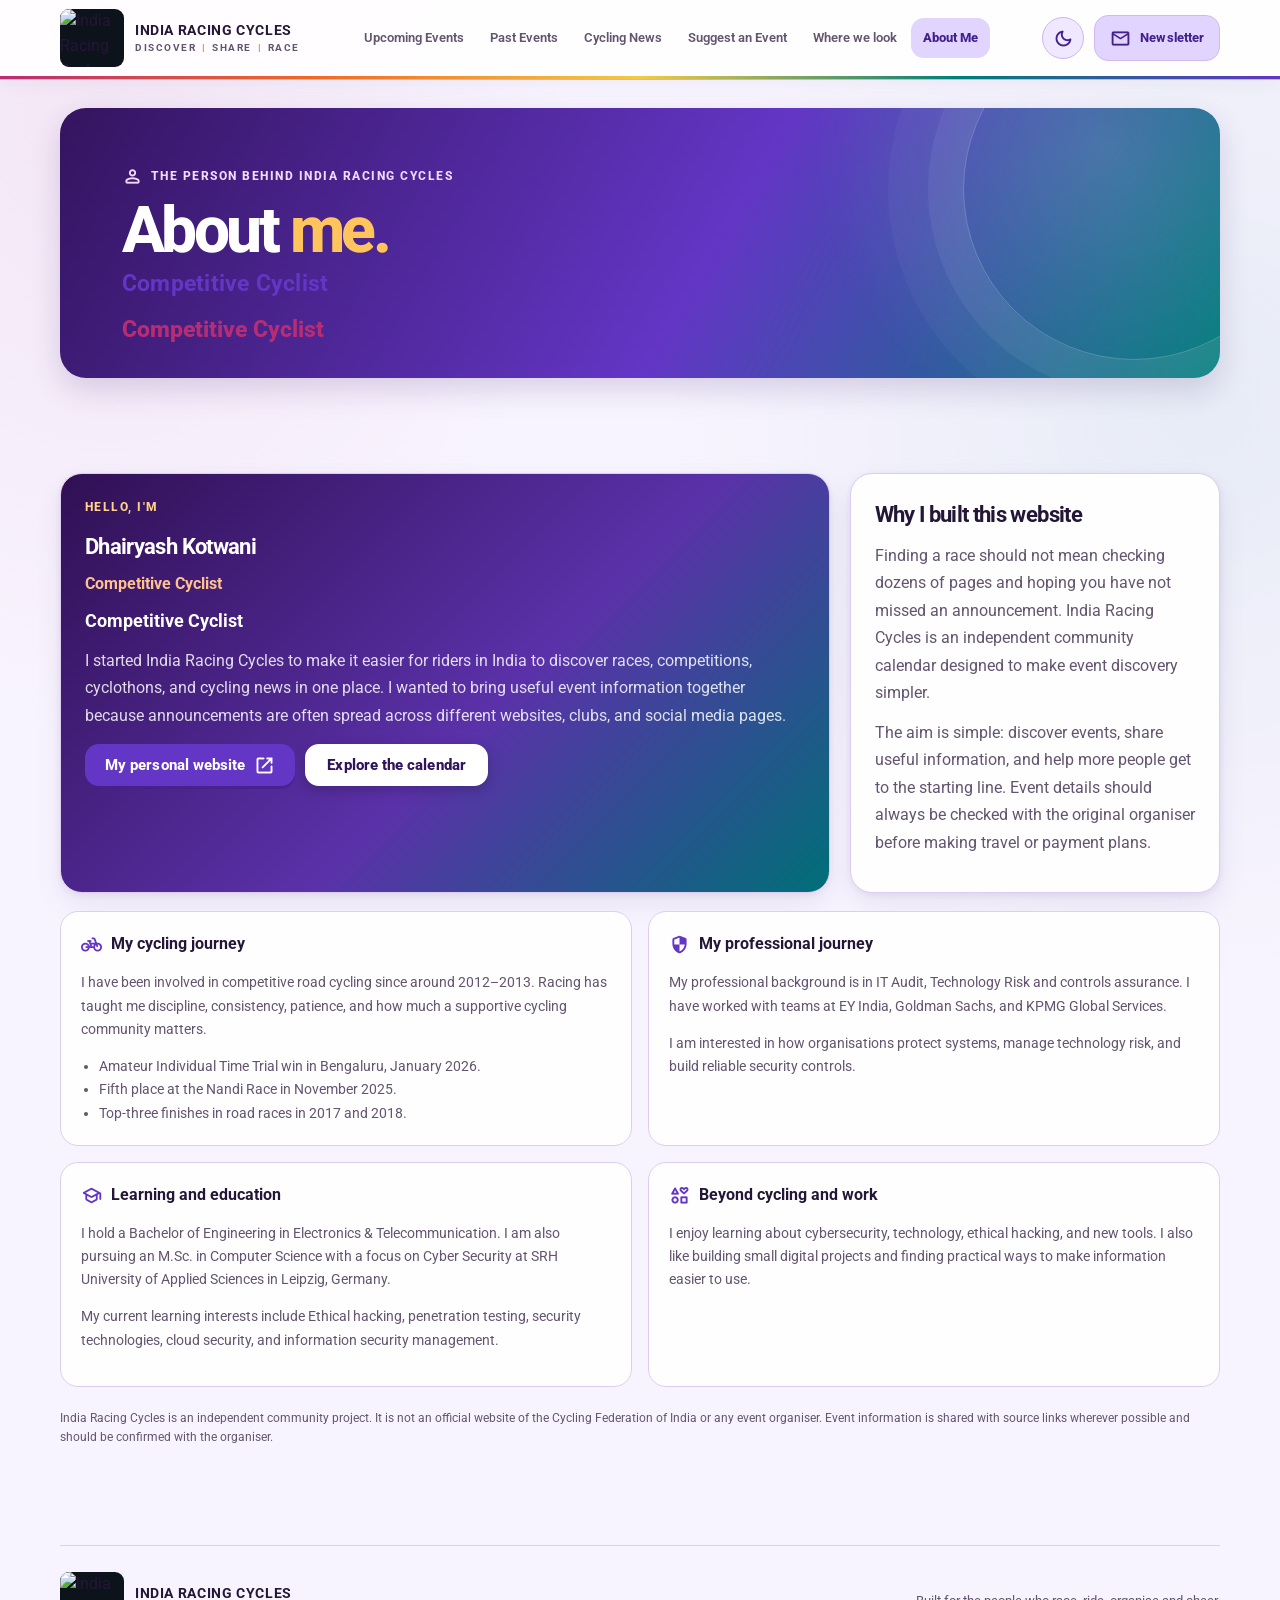
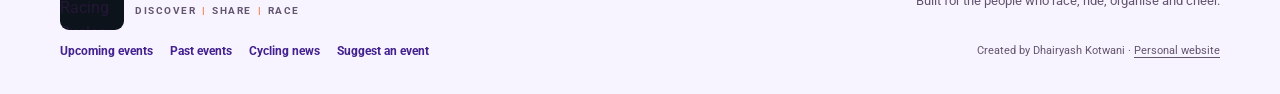
==== commit f01a5619: "Put About Me last in public navigation" ====
--- a/about.html
+++ b/about.html
@@ -4,12 +4,12 @@
 <meta name="description" content="Meet Dhairyash Kotwani, the cyclist and technology risk professional behind India Racing Cycles.">
 <title>About Me | India Racing Cycles</title><link rel="preconnect" href="https://fonts.googleapis.com"><link rel="preconnect" href="https://fonts.gstatic.com" crossorigin>
 <link href="https://fonts.googleapis.com/css2?family=Roboto:wght@400;500;600;700;800&family=Material+Symbols+Rounded:opsz,wght,FILL,GRAD@20..48,400,0,0" rel="stylesheet">
-<link rel="icon" type="image/webp" href="assets/images/irc-logo.webp"><link rel="stylesheet" href="assets/css/styles.css?v=irc-fresh-11">
-<script>window.IRC_CONFIG = { apiBase: "https://india-racing-cycles-api.india-racing-cycles-315595.workers.dev" };</script><script defer src="assets/js/app.js?v=irc-fresh-11"></script></head>
+<link rel="icon" type="image/webp" href="assets/images/irc-logo.webp"><link rel="stylesheet" href="assets/css/styles.css?v=google-maps-locations-about-last-2026-11-11">
+<script>window.IRC_CONFIG = { apiBase: "https://india-racing-cycles-api.india-racing-cycles-315595.workers.dev" };</script><script defer src="assets/js/app.js?v=google-maps-locations-about-last-2026-11-11"></script></head>
 <body data-page="about"><a class="skip-link" href="#main">Skip to content</a>
 <header class="topbar"><div class="topbar-inner">
 <a class="brand" href="index.html"><img class="brand-logo" src="assets/images/irc-logo.webp" alt="India Racing Cycles logo" width="58" height="58"><span class="brand-copy"><strong>INDIA RACING CYCLES</strong><small>DISCOVER <i>|</i> SHARE <i>|</i> RACE</small></span></a>
-<nav class="main-nav" aria-label="Main navigation"><a class="nav-link" href="index.html">Upcoming Events</a><a class="nav-link" href="past.html">Past Events</a><a class="nav-link" href="news.html">Cycling News</a><a class="nav-link" href="suggest-event.html">Suggest an Event</a><a class="nav-link active" href="about.html" aria-current="page">About Me</a><a class="nav-link" href="where-we-look.html">Where we look</a></nav>
+<nav class="main-nav" aria-label="Main navigation"><a class="nav-link" href="index.html">Upcoming Events</a><a class="nav-link" href="past.html">Past Events</a><a class="nav-link" href="news.html">Cycling News</a><a class="nav-link" href="suggest-event.html">Suggest an Event</a><a class="nav-link" href="where-we-look.html">Where we look</a><a class="nav-link active" href="about.html" aria-current="page">About Me</a></nav>
 <div class="top-actions"><button class="icon-button" id="theme-toggle" type="button" aria-label="Switch colour theme"><span class="material-symbols-rounded">dark_mode</span></button><a class="button button-tonal button-small" href="index.html#newsletter"><span class="material-symbols-rounded">mail</span> Newsletter</a></div>
 </div></header><main id="main" class="about-page">
 <section class="page-hero about-hero"><p class="eyebrow"><span class="material-symbols-rounded">person</span> THE PERSON BEHIND INDIA RACING CYCLES</p><h1>About <span class="headline-accent">me.</span><span class="about-subtitle">Competitive Cyclist</span></h1><p class="about-heading-tagline">Competitive Cyclist</p></section>
--- a/assets/css/styles.css
+++ b/assets/css/styles.css
@@ -343,3 +343,8 @@
  .source-list{grid-template-columns:1fr}
  .source-row{padding:13px}
 }
+
+.about-subtitle{display:block;margin-top:10px;font-size:clamp(1.05rem,2vw,1.45rem);font-weight:700;letter-spacing:.01em;color:var(--primary)}.about-role{font-weight:700!important;color:#ffc18e!important;margin-top:-4px!important}
+
+/* Keep About Me last even when new navigation items are added */
+.main-nav > .nav-link[href="about.html"]{order:9999}
